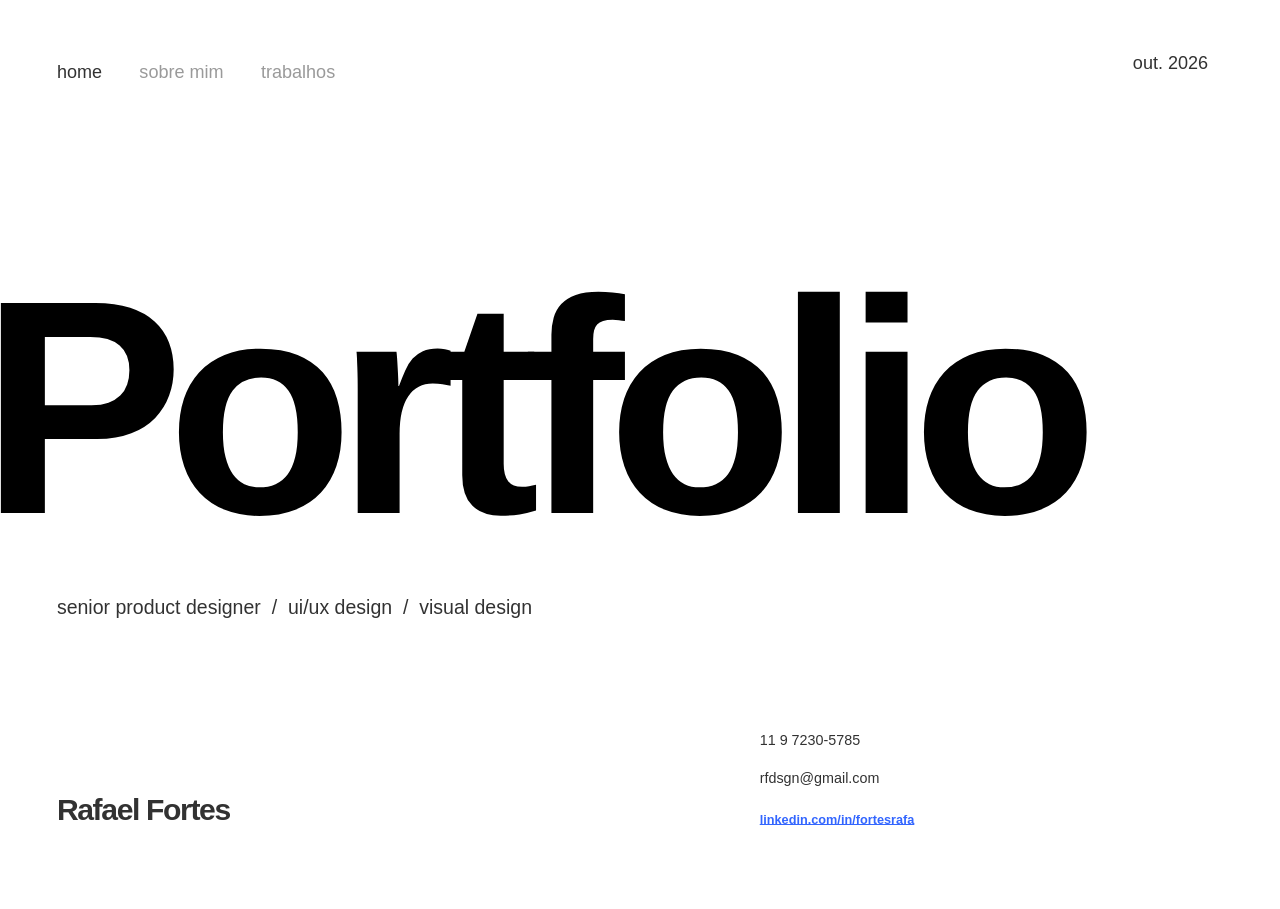
==== index.html @ 7eda4ae5 "Publicar páginas e navegação do portfólio" ====
<!doctype html>
<html lang="pt-BR">
  <head>
    <meta charset="utf-8">
    <meta name="viewport" content="width=device-width, initial-scale=1">
    <meta name="description" content="Portfolio de Rafael Fortes — senior product designer, UI/UX design e visual design.">
    <meta name="theme-color" content="#ffffff">
    <title>Rafael Fortes — Portfolio</title>
    <script>
      if (!matchMedia('(prefers-reduced-motion: reduce)').matches) {
        document.documentElement.classList.add('intro-pending');
        let firstHomeVisit = false;
        try {
          firstHomeVisit = sessionStorage.getItem('rf-menu-intro-seen') !== '1';
          sessionStorage.setItem('rf-menu-intro-seen', '1');
        } catch {
          firstHomeVisit = !document.referrer;
        }
        if (firstHomeVisit && !['#sobre-mim', '#trabalhos', '#trabalho-01'].includes(location.hash)) document.documentElement.classList.add('intro-menu-pending');
        setTimeout(() => document.documentElement.classList.remove('intro-pending', 'intro-menu-pending'), 2500);
      }
    </script>
    <link rel="preload" href="./assets/google-sans-flex-latin.woff2" as="font" type="font/woff2" crossorigin>
    <link rel="stylesheet" href="./styles.css">
    <link rel="stylesheet" href="./sobre-mim.css">
    <link rel="stylesheet" href="./trabalhos.css">
    <link rel="stylesheet" href="./trabalho-01.css">
    <script src="./intro.js" defer></script>
    <script src="./pages.js" defer></script>
    <script src="./case-gallery.js" defer></script>
    <script src="./case-reveal.js" defer></script>
    <script src="./navigation.js" defer></script>
  </head>
  <body>
    <div class="home" id="app" data-page="home" data-node-id="432:703">
      <header class="header">
        <nav class="navigation" aria-label="Navegação principal">
          <a class="navigation-item current" href="./index.html" aria-current="page" data-node-id="432:715">
            home
            <img class="active-underline" src="./assets/home-underline.svg" width="41" height="2" alt="" data-node-id="434:8">
          </a>
          <a class="navigation-item" href="./sobre-mim.html" data-node-id="432:731">sobre mim</a>
          <a class="navigation-item" href="./trabalhos.html" data-node-id="432:732">trabalhos</a>
        </nav>
        <time class="date" datetime="2026-10" data-node-id="432:730">out. 2026</time>
      </header>

      <main class="home-content" id="page-content">
      <div class="hero">
        <h1 data-node-id="432:759">Portfolio</h1>
      </div>

      <p class="expertise" data-node-id="432:719">senior product designer&nbsp; /&nbsp; ui/ux design&nbsp; /&nbsp; visual design</p>

      <footer class="footer">
        <p class="name" data-node-id="432:712">Rafael Fortes</p>
        <address class="contact" aria-label="Contato de Rafael Fortes">
          <a class="phone" href="tel:+5511972305785" data-node-id="432:710">11 9 7230-5785</a>
          <a class="email" href="mailto:rfdsgn@gmail.com" data-node-id="432:708">rfdsgn@gmail.com</a>
          <a class="linkedin" href="https://www.linkedin.com/in/fortesrafa" target="_blank" rel="noopener noreferrer" data-node-id="432:716">linkedin.com/in/fortesrafa</a>
        </address>
      </footer>
      </main>
    </div>
  </body>
</html>
---- styles.css ----
@font-face {
  font-family: "Google Sans Flex";
  src: url("./assets/google-sans-flex-latin.woff2") format("woff2");
  font-weight: 100 1000;
  font-style: normal;
  font-display: swap;
}

@font-face {
  font-family: "Montserrat";
  src: url("./assets/montserrat-semibold.ttf") format("truetype");
  font-weight: 600;
  font-style: normal;
  font-display: swap;
}

:root {
  color-scheme: light;
  --ink: #323232;
  --muted: #9a9a9a;
  --link: #3366ff;
  --gutter: 4.4444444444vw;
}

* { box-sizing: border-box; }

html { background: #fff; scrollbar-gutter: stable; }

body {
  margin: 0;
  color: var(--ink);
  font-family: "Google Sans Flex", sans-serif;
  font-weight: 500;
  font-optical-sizing: auto;
  font-variation-settings: "GRAD" 0, "ROND" 0, "wdth" 100;
  -webkit-font-smoothing: antialiased;
}

a { color: inherit; text-decoration: none; }
button { font: inherit; }
p, h1 { margin: 0; }

a:focus-visible {
  outline: 2px solid var(--link);
  outline-offset: 6px;
}

/* The original Figma frame is 1440 × 1024. Desktop proportions follow it. */
.home {
  display: grid;
  grid-template-rows: 21.0416666667vw 25.5555555556vw minmax(10.5555555556vw, 1fr) 7.4366666667vw;
  min-height: max(100svh, calc(71.1111111111vw - 1px));
  padding-bottom: calc(6.5216666667vw - 1px);
  overflow: hidden;
}

.home-content { display: contents; }

.header {
  display: flex;
  justify-content: space-between;
  align-items: flex-start;
  padding: 4.8611111111vw var(--gutter) 0;
  font-size: 1.411vw;
  line-height: normal;
}

.navigation {
  display: flex;
  gap: 2.9166666667vw;
  align-items: flex-start;
}

.navigation-item {
  position: relative;
  display: block;
  border: 0;
  padding: 0;
  background: none;
  color: var(--muted);
  white-space: nowrap;
  line-height: inherit;
  opacity: 1;
}

.navigation-item.current { color: var(--ink); }
.navigation-item:disabled { cursor: default; }

.navigation-item:not(.current) {
  transition: color 240ms ease;
}

.navigation-item:not(.current)::after {
  content: "";
  position: absolute;
  top: 2.5694444444vw;
  left: 0;
  width: 2.8472222222vw;
  height: 0.1388888889vw;
  background: currentColor;
  transform: scaleX(0);
  transform-origin: right center;
  transition: transform 420ms cubic-bezier(0.22, 1, 0.36, 1);
}

@media (hover: hover) {
  .navigation-item:not(.current):hover { color: var(--ink); }

  .navigation-item:not(.current):hover::after {
    transform: scaleX(1);
    transform-origin: left center;
  }
}

.active-underline {
  position: absolute;
  top: 2.5694444444vw;
  left: 0;
  display: block;
  width: 2.8472222222vw;
  height: 0.1388888889vw;
}

.date {
  margin-top: -0.6944444444vw;
  white-space: nowrap;
}

.hero { min-width: 0; overflow: hidden; }

.home h1 {
  position: relative;
  font-optical-sizing: none;
  font-variation-settings: "opsz" 72, "GRAD" 0, "ROND" 0, "wdth" 100;
  margin-left: -1.5277777778vw;
  color: #000;
  font-size: 23.8551388889vw;
  font-weight: 600;
  line-height: 0.9075830975;
  letter-spacing: -1.3376319444vw;
  white-space: nowrap;
}

.intro-pending [data-intro-reveal],
.intro-pending h1,
.intro-menu-pending .navigation,
.intro-menu-pending .date,
.intro-pending .expertise,
.intro-pending .name,
.intro-pending .contact a {
  visibility: hidden;
}

.intro-letter {
  position: absolute;
  top: 0;
  display: block;
  color: #000;
  transform-origin: 50% 100%;
  will-change: transform;
}

.intro-line-mask {
  position: absolute;
  left: 0;
  width: 100%;
  overflow: hidden;
  color: #161616;
  pointer-events: none;
}

.intro-line {
  display: block;
  white-space: pre;
  transform-origin: 50% 100%;
  will-change: transform;
}

@media (prefers-reduced-motion: reduce) {
  .navigation-item:not(.current),
  .navigation-item:not(.current)::after {
    transition: none;
  }

  .intro-pending [data-intro-reveal],
  .intro-pending h1,
  .intro-menu-pending .navigation,
  .intro-menu-pending .date,
  .intro-pending .expertise,
  .intro-pending .name,
  .intro-pending .contact a {
    visibility: visible;
  }
}

.expertise {
  margin-left: var(--gutter);
  font-size: 1.5253472222vw;
  line-height: normal;
}

.footer {
  display: grid;
  grid-template-columns: 61.0518292683% 1fr;
  align-items: end;
  margin-inline: var(--gutter);
}

.name {
  font-size: 2.3526388889vw;
  font-weight: 600;
  line-height: normal;
  letter-spacing: -0.1071736111vw;
}

.contact {
  display: flex;
  flex-direction: column;
  align-items: flex-start;
  align-self: start;
  font-size: 1.1205555556vw;
  font-style: normal;
  line-height: 1.2394645513;
}

.email { margin-top: 1.6022406684vw; }

.linkedin {
  margin-top: 1.8760681152vw;
  color: var(--link);
  font-family: "Montserrat", sans-serif;
  font-size: 0.9930555556vw;
  font-weight: 600;
  line-height: 1.1888111888;
  text-decoration: underline;
  text-underline-position: from-font;
  text-decoration-skip-ink: none;
}

/* Compact screens keep the same composition with readable navigation/contact. */
@media (max-width: 767px) {
  :root { --gutter: 24px; }

  .home {
    min-height: 100svh;
    grid-template-rows: minmax(150px, 25svh) auto minmax(130px, 1fr) auto;
    padding-bottom: 40px;
  }

  .header { padding-top: 32px; font-size: 14px; }
  .navigation { gap: 20px; }
  .active-underline { top: 27px; width: 29px; height: 2px; }
  .navigation-item:not(.current)::after { top: 27px; width: 29px; height: 2px; }
  .date { margin-top: 0; font-size: 12px; }
  .home h1 { margin-left: -1.5277777778vw; }

  .expertise {
    max-width: 330px;
    margin: 36px var(--gutter) 0;
    font-size: 16px;
    line-height: 1.6;
  }

  .footer { grid-template-columns: 1fr; gap: 32px; }
  .name { font-size: 28px; letter-spacing: -1.2755px; }
  .contact { font-size: 15px; line-height: 20px; }
  .email { margin-top: 16px; }
  .linkedin { margin-top: 20px; font-size: 13px; line-height: 17px; }
}

@media (max-width: 359px) {
  :root { --gutter: 18px; }
  .navigation { gap: 14px; }
  .header { font-size: 13px; }
  .date { font-size: 11px; }
}
---- sobre-mim.css ----
/* Desktop values follow the original 1440 × 1024 Figma frame. */
.about-page {
  min-height: max(100svh, calc(71.1111111111vw - 1px));
  padding-bottom: calc(8.75vw - 1px);
}

.about-page .header { min-height: 7.5vw; }
.about-page .navigation-item { color: var(--ink); }
.about-page .active-underline { width: 4.7222222222vw; }

.about-content {
  display: grid;
  grid-template-columns: 48.6111111111vw 28.2638888889vw;
  column-gap: 14.2361111111vw;
  margin: 10.1388888889vw 3.75vw 0 var(--gutter);
}

.profile {
  display: grid;
  grid-template-rows: 26.8055555556vw auto;
  align-content: start;
  min-width: 0;
}

.about-statement {
  position: relative;
  align-self: start;
  width: 40.9027777778vw;
  color: #161616;
  font-size: 2.4875vw;
  font-weight: 700;
  line-height: 3.0208333333vw;
}

.profile-details {
  display: grid;
  grid-template-columns: 14.5270138889vw 29.5833333333vw;
  column-gap: 4.5007638889vw;
  align-items: start;
}

.portrait {
  position: relative;
  width: 14.5270138889vw;
  height: 17.9166666667vw;
  overflow: hidden;
  border-radius: 1.2105555556vw;
}

.portrait img {
  position: absolute;
  top: -7.43%;
  left: -53.33%;
  width: 153.36%;
  height: 107.27%;
  max-width: none;
}

.section-label {
  margin: 0;
  color: #a8a8a8;
  font-size: 0.6671527778vw;
  font-weight: 700;
  line-height: 0.8333333333vw;
  letter-spacing: 0.0833888889vw;
  text-transform: uppercase;
}

.latest-experience .section-label { margin-left: 0.0694444444vw; }

.latest-experience h2 {
  width: 23.359375vw;
  margin: 1.5534722222vw 0 0;
  color: #000;
  font-size: 1.5348611111vw;
  font-weight: 600;
  line-height: 1.9184027778vw;
}

.experience-period {
  color: #7e7e7e;
  font-size: 0.6671527778vw;
  font-style: italic;
  font-weight: 200;
  line-height: 0.8895138889vw;
  white-space: nowrap;
}

.latest-period {
  margin-top: 1.5840277778vw;
  line-height: 0.8485416667vw;
}

.latest-description {
  margin-top: 3.7736111111vw;
  color: #000;
  font-size: 1.0159027778vw;
  line-height: 1.3707638889vw;
  letter-spacing: 0.0248333333vw;
}

.career-history { padding-top: 1.4583333333vw; }
.career-history > .section-label { margin-left: 8.4722222222vw; }

.career-list {
  margin: 1.3902777778vw 0 0;
  padding: 0;
  list-style: none;
}

.career-item {
  display: grid;
  grid-template-columns: 8.4722222222vw 19.7916666667vw;
  align-items: start;
  min-height: 11.11875vw;
}

.career-item:nth-child(2) { min-height: 12.5645833333vw; }
.career-item:nth-child(3) { min-height: 11.4527777778vw; }
.career-item:last-child { min-height: 0; }
.career-item > .experience-period { padding-top: 0.484375vw; }

.career-details h3 {
  display: flex;
  align-items: center;
  min-height: 1.7790277778vw;
  margin: 0;
  color: #000;
  font-size: 0.9117361111vw;
  font-weight: 600;
  line-height: normal;
}

.career-details > p {
  margin-top: 0.4445138889vw;
  color: #7e7e7e;
  font-size: 10px;
  line-height: 1.2230555556vw;
  letter-spacing: 0.0203819444vw;
}

.career-details strong { color: #000; font-weight: 600; }
.career-item:last-child .career-details > p { max-width: 18.235vw; }

@media (max-width: 1050px) {
  .about-page { padding-bottom: 64px; }
  .about-content {
    grid-template-columns: 1fr;
    gap: 80px;
    margin: 100px var(--gutter) 0;
  }
  .profile { grid-template-rows: auto auto; row-gap: 80px; }
  .about-statement { width: min(100%, 620px); font-size: 36px; line-height: 1.22; }
  .profile-details { grid-template-columns: 209px minmax(0, 426px); gap: 48px; }
  .portrait { width: 209px; height: 258px; border-radius: 17.432px; }
  .section-label { font-size: 10px; line-height: 14px; letter-spacing: 1.2px; }
  .latest-experience .section-label { margin-left: 0; }
  .latest-experience h2 { width: min(100%, 336px); margin-top: 20px; font-size: 22px; line-height: 1.25; }
  .experience-period { font-size: 12px; line-height: 18px; }
  .latest-period { margin-top: 20px; line-height: 18px; }
  .latest-description { margin-top: 40px; font-size: 15px; line-height: 1.5; letter-spacing: 0.25px; }
  .career-history { padding-top: 0; }
  .career-history > .section-label { margin-left: 0; }
  .career-list { display: grid; gap: 36px; margin-top: 28px; }
  .career-item { grid-template-columns: 150px minmax(0, 480px); gap: 24px; }
  .career-item, .career-item:nth-child(2), .career-item:nth-child(3) { min-height: 0; }
  .career-item > .experience-period { padding-top: 2px; }
  .career-details h3 { min-height: 0; font-size: 18px; line-height: 1.35; }
  .career-details > p { margin-top: 12px; font-size: 14px; line-height: 1.6; letter-spacing: 0.2px; }
  .career-item:last-child .career-details > p { max-width: none; }
}

@media (max-width: 600px) {
  .about-page .header { min-height: 72px; }
  .about-page .active-underline { width: 48px; }
  .about-content { margin-top: 64px; gap: 64px; }
  .about-statement { font-size: 30px; line-height: 1.22; }
  .profile { row-gap: 56px; }
  .profile-details { grid-template-columns: 1fr; gap: 32px; }
  .latest-description { margin-top: 28px; }
  .career-item { grid-template-columns: 1fr; gap: 8px; }
  .career-item > .experience-period { padding-top: 0; }
}
---- trabalhos.css ----
.work-page {
  min-height: max(100svh, calc(71.1111111111vw - 1px));
  padding-bottom: 15.6944444444vw;
}

.work-page .header { min-height: 7.5vw; }
.work-page .navigation-item { color: var(--ink); }
.work-page .active-underline { width: 4.7222222222vw; }

.visually-hidden {
  position: absolute;
  width: 1px;
  height: 1px;
  padding: 0;
  margin: -1px;
  overflow: hidden;
  clip-path: inset(50%);
  white-space: nowrap;
  border: 0;
}

.works-grid {
  display: grid;
  grid-template-columns: repeat(3, 19.9305555556vw);
  column-gap: 2.7777777778vw;
  margin: 6.4583333333vw var(--gutter) 0 4.1666666667vw;
}

.work-card { min-width: 0; }

.work-cover {
  display: block;
  position: relative;
  width: 19.9305555556vw;
  height: 26.5277777778vw;
  overflow: hidden;
  border-radius: 1.1111111111vw;
}

.work-cover > img { position: absolute; max-width: none; }
.cover-gamification > img { top: 0; left: -67.96%; width: 236.62%; height: 100%; }
.cover-limites > img { top: 0; left: -93.67%; width: 221.14%; height: 124.61%; }
.cover-chechenia > img { top: -3.14%; left: -22.36%; width: 183.04%; height: 103.14%; }

@media (hover: hover) and (pointer: fine) and (prefers-reduced-motion: no-preference) {
  .work-cover > img {
    transition: transform 800ms cubic-bezier(0.22, 1, 0.36, 1);
  }

  .work-cover:hover > img { transform: scale(1.045); }
}

.work-soon {
  position: absolute;
  right: 1.4583333333vw;
  bottom: 0.9027777778vw;
  color: #fff;
  font-size: 1.2569444444vw;
  font-weight: 600;
  line-height: 1.5972222222vw;
}

.work-copy {
  display: flow-root;
  margin-top: 2.2222222222vw;
  color: #000;
}

.work-card:first-child .work-copy { padding-left: 0.2777777778vw; }
.work-card.is-soon .work-copy { opacity: 0.4; }

.work-number,
.work-title {
  margin: 0;
  font-size: 1.5348611111vw;
  font-weight: 600;
  line-height: 1.9444444444vw;
}

.work-title {
  width: 19.6527777778vw;
  min-height: 3.8888888889vw;
  margin-top: 1.6666666667vw;
}

.work-card:last-child .work-title { width: 17.7083333333vw; }

.work-meta {
  margin-top: 1.25vw;
  font-size: 0.9117361111vw;
  line-height: 1.1111111111vw;
  white-space: pre;
}

.work-divider {
  display: block;
  width: 19.5138888889vw;
  height: 0.0694444444vw;
  margin-top: 2.7430555556vw;
}

.work-card:first-child .work-divider { margin-left: 0.2083333333vw; }

@media (max-width: 1050px) {
  .work-page { padding-bottom: 64px; }
  .works-grid { grid-template-columns: repeat(2, minmax(0, 1fr)); gap: 56px 32px; margin: 72px var(--gutter) 0; }
  .work-cover { width: 100%; height: auto; aspect-ratio: 287 / 382; border-radius: 16px; }
  .work-soon { right: 21px; bottom: 13px; font-size: 18px; line-height: 23px; }
  .work-copy { margin-top: 28px; }
  .work-card:first-child .work-copy { padding-left: 0; }
  .work-number, .work-title { font-size: 22px; line-height: 28px; }
  .work-title, .work-card:last-child .work-title { width: 100%; min-height: 56px; margin-top: 20px; }
  .work-meta { margin-top: 16px; font-size: 13px; line-height: 18px; }
  .work-divider { width: calc(100% - 6px); height: 1px; margin-top: 32px; }
  .work-card:first-child .work-divider { margin-left: 0; }
}

@media (max-width: 700px) {
  .work-page .header { min-height: 72px; }
  .work-page .active-underline { width: 48px; }
  .works-grid { grid-template-columns: minmax(0, 360px); row-gap: 48px; margin-top: 64px; }
  .work-meta { font-size: 12px; white-space: normal; }
}
---- trabalho-01.css ----
/* Case 01: proportions from the 1440 × 5414 Figma frame. */
.case-page { position: relative; overflow: clip; color: #161616; }
.case-page .header { position: absolute; inset: 0 0 auto; z-index: 2; color: #fff; }
.case-page .navigation-item,
.case-page .navigation-item.current,
.case-page .navigation-item:not(.current):hover { color: #fff; }
.case-page .active-underline { width: 4.7222222222vw; filter: brightness(0) invert(1); }
.case-content:focus { outline: none; }
.case-reveal-pending { opacity: 0; transform: translate3d(0, 24px, 0); }
.case-hero { position: relative; height: 61.6666666667vw; overflow: hidden; background: #0b182b; color: #fff; }
.case-hero-image { position: absolute; inset: 0; width: 100%; height: 100%; object-fit: cover; opacity: .23; filter: blur(12px); }
.case-hero-copy { position: relative; padding: 14.7916666667vw 4.8611111111vw 0; }
.case-number { font-size: 4.1666666667vw; font-weight: 700; line-height: 5.1015472412vw; }
.case-hero h1 { max-width: 64.8611111111vw; margin-top: 5.870675vw; color: #fff; font-size: 3.7457638889vw; font-weight: 600; line-height: 4.5488888889vw; }
.case-meta { margin-top: 5.8998277vw; font-size: 1.2152777778vw; line-height: 1.5277777778vw; }
.case-aside h2 { margin: 0; font-size: 1.3888888889vw; font-weight: 600; line-height: 1.7361111111vw; }
.case-aside > p { margin-top: 1.6666666667vw; color: #979797; font-size: 1.3888888889vw; font-weight: 600; line-height: 1.7361111111vw; }
.case-large-copy { color: #161616; font-size: 2.4875vw; font-weight: 500; line-height: 3.0208333333vw; }
.case-challenge { display: grid; grid-template-columns: 17.3940849304vw 1fr; gap: 9.8281372918vw; margin-inline: 11.25vw 7.5694444444vw; padding-block: 18.3333333333vw 16.6666666667vw; }
.case-experience { display: grid; grid-template-columns: 54.7222222222vw 1fr; border-top: 1px solid #f5f5f5; }
.case-experience-image { display: block; width: 100%; height: auto; }
.case-experience-copy { display: flex; flex-direction: column; justify-content: space-between; padding: 6.0416666667vw 6.3194444444vw 0 4.5138888889vw; }
.case-experience-description { margin-bottom: -.3472222222vw; font-size: 1.9097222222vw; font-weight: 500; line-height: 2.3333333333vw; }
.case-mechanics { display: grid; grid-template-columns: 18.8888888889vw minmax(0, 1fr); gap: 5.4166666667vw; margin: 17.0138888889vw 5.625vw 0 12.7083333333vw; }
.case-mechanics .case-aside { padding-top: .1388888889vw; }
.case-large-copy > p + p { margin-top: 3.0208333333vw; }
.case-stats { display: grid; grid-template-columns: repeat(3, 14.5486111111vw); margin: 8.3333333333vw 0 0 .8333333333vw; }
.case-stats > div { display: flex; flex-direction: column-reverse; justify-content: flex-end; }
.case-stats dd { margin: 0; color: #000; font-size: 5.5555555556vw; font-weight: 600; line-height: 6.875vw; }
.case-stats dt { margin-top: .8333333333vw; color: #979797; font-size: 1.8055555556vw; line-height: 2.2222222222vw; }
.case-badges { display: flex; align-items: center; justify-content: space-between; width: 49.7222222222vw; height: 12.026648vw; margin-top: 8.3414713542vw; margin-left: .2083333333vw; }
.case-badges img { display: block; height: auto; }
.badge-paper { width: 9.0070833333vw; }
.badge-balloon { width: 7.3811611111vw; }
.badge-plane { width: 10.6330027778vw; }
.badge-rocket { width: 10.2716869444vw; }
.case-gallery { display: grid; grid-template-columns: 28.8194444444vw minmax(0, 1fr); height: 83.3333333333vw; margin: 16.298529vw 0 0 3.1944444444vw; padding: 11.0416666667vw 0 0 10.2083333333vw; overflow: hidden; border-radius: 4.8611111111vw; background: #f7f7f7; }
.case-gallery-controls h2 { margin: 0; color: #000; font-size: 3.7457638889vw; font-weight: 600; line-height: 4.8611111111vw; }
.case-gallery-count { margin-top: .8333333333vw; color: #000; font-size: 1.5348611111vw; font-weight: 600; line-height: 1.9444444444vw; }
.case-gallery-arrows { display: flex; gap: .9722222222vw; margin: 2.2222222222vw 0 0 .3472222222vw; }
.case-gallery-arrows button { display: grid; place-items: center; width: 38px; height: 38px; padding: 0; border: 0; border-radius: 7px; background: transparent; cursor: pointer; }
.case-gallery-arrows button:disabled { cursor: default; }
.case-gallery-arrows img { display: block; }
.case-gallery-arrows .gallery-arrow-disabled,
.case-gallery-arrows button:disabled .gallery-arrow-enabled { display: none; }
.case-gallery-arrows button:disabled .gallery-arrow-disabled { display: block; }
.case-gallery-arrows button:focus-visible,
.case-screen-viewport:focus-visible { outline: 2px solid var(--link); outline-offset: 5px; }
.case-screen-viewport { min-width: 0; align-self: start; margin-top: 1.6666666667vw; overflow-x: auto; overscroll-behavior-x: contain; scrollbar-width: none; scroll-snap-type: x mandatory; cursor: grab; }
.case-screen-viewport::-webkit-scrollbar { display: none; }
.case-screen-viewport.is-dragging { cursor: grabbing; scroll-snap-type: none; user-select: none; }
.case-screen-track { display: flex; gap: 8.3333333333vw; }
.case-screen-track::after { content: ""; flex: 0 0 max(0px, calc(100% - 33.3333333333vw)); }
.case-screen { flex: 0 0 25vw; min-width: 0; margin: 0; scroll-snap-align: start; opacity: .2; transition: opacity 420ms ease; }
.case-screen.is-active { opacity: 1; }
.case-screen figcaption { margin-bottom: 2.2222222222vw; font-size: 1.3888888889vw; font-weight: 500; line-height: 1.7361111111vw; }
.case-screen img { display: block; width: 100%; height: auto; border-radius: 1.3888888889vw; }
.case-footer { min-height: 43.1944444444vw; margin-inline: 3.1944444444vw; padding-block: 7.7777777778vw 7.6388888889vw; }
.case-footer-edition { font-size: 1.1111111111vw; line-height: 1.3888888889vw; }
.case-footer h2 { margin: 1.6666666667vw 0 0; color: #000; font-size: 3.7457638889vw; font-weight: 600; line-height: 4.0277777778vw; }
.case-footer-bottom { display: flex; align-items: flex-end; justify-content: space-between; gap: 3.8888888889vw; margin-top: 11.1111111111vw; }
.case-footer-signature { font-size: 2.2222222222vw; line-height: 2.7777777778vw; letter-spacing: -.0694444444vw; }
.case-footer-signature > p + p { color: #979797; }
.case-footer-contact { display: flex; align-items: baseline; gap: 3.8888888889vw; padding-bottom: .2083333333vw; font-size: 1.1111111111vw; line-height: 1.3888888889vw; font-style: normal; white-space: nowrap; }
.case-footer-contact a:last-child { color: #3366ff; text-decoration: underline; text-underline-position: from-font; }
@media (max-width: 1050px) {
  .case-footer { min-height: 0; padding-block: 80px; }
  .case-footer-bottom { flex-wrap: wrap; gap: 40px; margin-top: 80px; }
  .case-footer-edition, .case-footer-contact { font-size: 14px; line-height: 20px; }
  .case-footer-signature { font-size: 28px; line-height: 36px; }
  .case-aside h2, .case-aside > p { font-size: 16px; line-height: 21px; }
  .case-aside > p { margin-top: 18px; }
  .case-large-copy { font-size: 27px; line-height: 34px; }
  .case-challenge { grid-template-columns: 28% 1fr; gap: 7%; margin-inline: var(--gutter); padding-block: 120px; }
  .case-experience { grid-template-columns: 52% 1fr; }
  .case-experience-copy { padding: 32px 24px 0; gap: 56px; }
  .case-experience-description { font-size: 19px; line-height: 25px; }
  .case-mechanics { grid-template-columns: 28% minmax(0, 1fr); gap: 7%; margin: 120px var(--gutter) 0; }
  .case-stats { grid-template-columns: repeat(3, 1fr); margin: 64px 0 0; }
  .case-stats dd { font-size: 56px; line-height: 68px; }
  .case-stats dt { margin-top: 8px; font-size: 18px; line-height: 24px; }
  .case-badges { width: 100%; height: 120px; margin: 64px 0 0; }
  .case-badges img { max-width: 22%; }
  .badge-paper { width: 90px; } .badge-balloon { width: 74px; } .badge-plane { width: 106px; } .badge-rocket { width: 103px; }
  .case-gallery { margin-top: 120px; }
}
@media (max-width: 700px) {
  .case-page .active-underline { width: 48px; }
  .case-hero { height: auto; min-height: 680px; }
  .case-hero-image { object-position: 55% center; }
  .case-hero-copy { padding: 150px var(--gutter) 72px; }
  .case-number { font-size: 48px; line-height: 58px; }
  .case-hero h1 { max-width: 560px; margin-top: 56px; font-size: clamp(31px, 6.8vw, 45px); line-height: 1.2; }
  .case-meta { margin-top: 48px; font-size: 12px; line-height: 18px; }
  .case-challenge { display: block; padding-block: 80px; }
  .case-challenge .case-aside { max-width: 280px; margin-bottom: 36px; }
  .case-large-copy { font-size: 26px; line-height: 33px; }
  .case-experience { display: block; }
  .case-experience-copy { padding: 40px var(--gutter) 0; gap: 48px; }
  .case-experience-copy .case-aside { max-width: 330px; }
  .case-experience-description { max-width: 500px; margin: 0; font-size: 23px; line-height: 30px; }
  .case-mechanics { display: block; margin-top: 88px; }
  .case-mechanics .case-aside { max-width: 280px; margin-bottom: 36px; }
  .case-large-copy > p + p { margin-top: 33px; }
  .case-stats { margin-top: 48px; }
  .case-stats dd { font-size: 48px; line-height: 60px; }
  .case-stats dt { font-size: 16px; line-height: 22px; }
  .case-badges { margin-top: 48px; }
  .case-gallery { display: block; height: auto; min-height: 0; margin: 80px 0 0 12px; padding: 36px 0 40px; border-radius: 32px 0 0 32px; }
  .case-gallery-controls { position: relative; margin-inline: 24px; }
  .case-gallery-controls h2 { font-size: 40px; line-height: 50px; }
  .case-gallery-count { margin-top: 8px; font-size: 16px; line-height: 22px; }
  .case-gallery-arrows { position: absolute; right: 0; bottom: 0; gap: 12px; margin: 0; }
  .case-screen-viewport { margin: 36px 0 0 24px; }
  .case-screen-track { gap: 24px; }
  .case-screen-track::after { flex-basis: max(0px, calc(100% - min(76vw, 360px) - 24px)); }
  .case-screen { flex-basis: min(76vw, 360px); }
  .case-screen figcaption { margin-bottom: 20px; font-size: 16px; line-height: 22px; }
  .case-screen img { border-radius: 20px; }
  .case-footer { margin-inline: var(--gutter); padding-block: 64px 48px; }
  .case-footer h2 { margin-top: 20px; font-size: 40px; line-height: 44px; }
  .case-footer-bottom { display: block; margin-top: 72px; }
  .case-footer-signature { font-size: 26px; line-height: 34px; }
  .case-footer-contact { flex-direction: column; align-items: flex-start; gap: 20px; margin-top: 40px; padding: 0; }
}
@media (prefers-reduced-motion: reduce) {
  .case-screen, .case-gallery-arrows button { transition: none; }
  .case-reveal-pending { opacity: 1; transform: none; }
}
@media print { .case-reveal-pending { opacity: 1; transform: none; } }
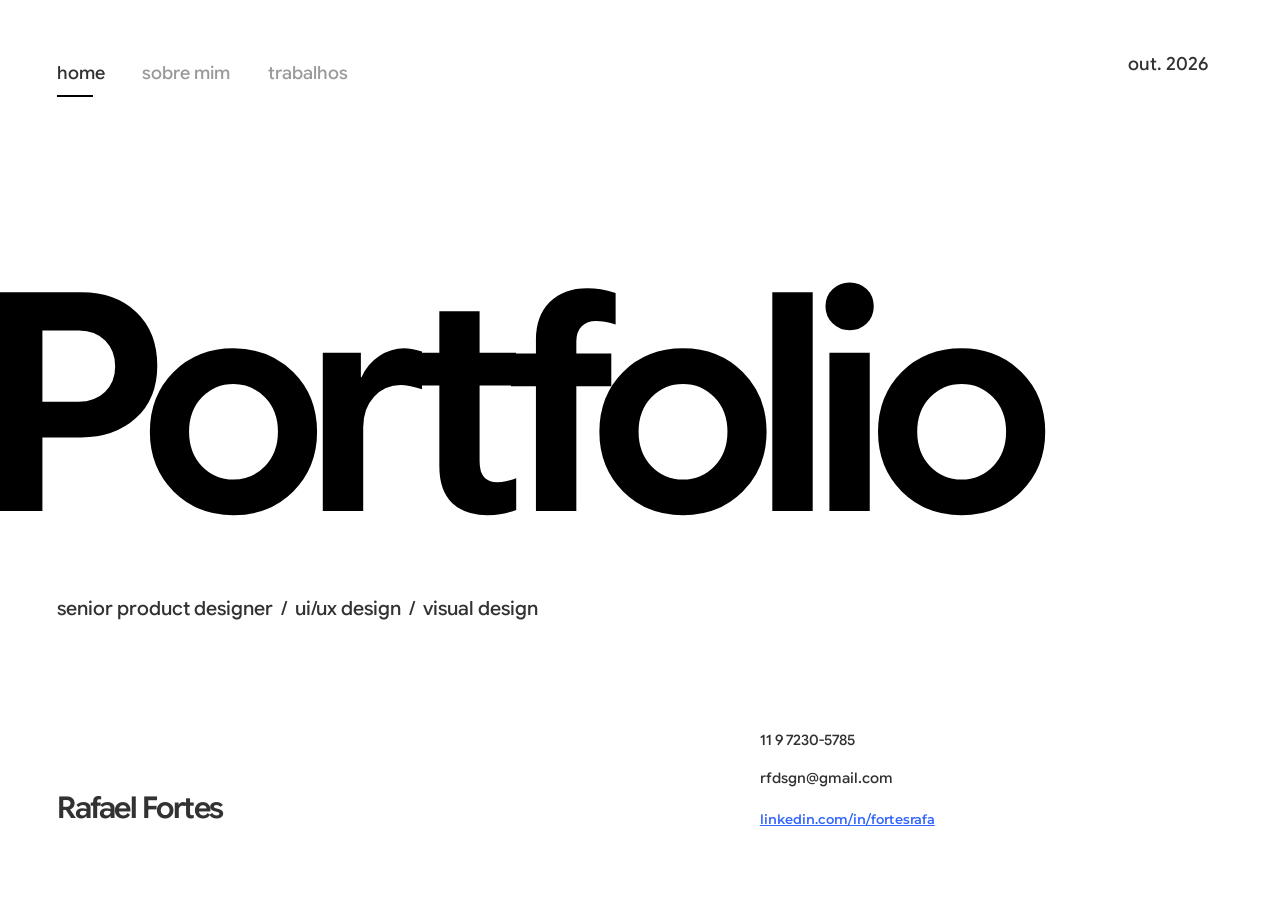
==== commit aad0b7e7: "Publicar case 02 e atualizar página de Trabalhos" ====
--- a/index.html
+++ b/index.html
@@ -16,7 +16,7 @@
         } catch {
           firstHomeVisit = !document.referrer;
         }
-        if (firstHomeVisit && !['#sobre-mim', '#trabalhos', '#trabalho-01'].includes(location.hash)) document.documentElement.classList.add('intro-menu-pending');
+        if (firstHomeVisit && !['#sobre-mim', '#trabalhos', '#trabalho-01', '#trabalho-02'].includes(location.hash)) document.documentElement.classList.add('intro-menu-pending');
         setTimeout(() => document.documentElement.classList.remove('intro-pending', 'intro-menu-pending'), 2500);
       }
     </script>
@@ -25,6 +25,7 @@
     <link rel="stylesheet" href="./sobre-mim.css">
     <link rel="stylesheet" href="./trabalhos.css">
     <link rel="stylesheet" href="./trabalho-01.css">
+    <link rel="stylesheet" href="./trabalho-02.css">
     <script src="./intro.js" defer></script>
     <script src="./pages.js" defer></script>
     <script src="./case-gallery.js" defer></script>
--- a/trabalhos.css
+++ b/trabalhos.css
@@ -40,7 +40,7 @@
 .work-cover > img { position: absolute; max-width: none; }
 .cover-gamification > img { top: 0; left: -67.96%; width: 236.62%; height: 100%; }
 .cover-limites > img { top: 0; left: -93.67%; width: 221.14%; height: 124.61%; }
-.cover-chechenia > img { top: -3.14%; left: -22.36%; width: 183.04%; height: 103.14%; }
+.cover-chechenia > img { inset: 0; width: 100%; height: 100%; object-position: bottom; opacity: .2; }
 
 @media (hover: hover) and (pointer: fine) and (prefers-reduced-motion: no-preference) {
   .work-cover > img {
--- a/trabalho-02.css
+++ b/trabalho-02.css
@@ -0,0 +1,125 @@
+/* Case 02: original Figma frame, 1440 × 7243. */
+.case-02 { color: #000; }
+.case-02 .case-hero { background: #0d0d0d; }
+.case-02 .case-hero-image { opacity: .2; filter: none; border-radius: 1.1111111111vw; }
+.case-02 .case-number { font-size: 4.2497222222vw; line-height: 5.1608333333vw; }
+.case-02 .case-hero h1 { max-width: 82.3611111111vw; margin-top: 5.8113888889vw; }
+.case-02 .case-meta { margin-top: 5.9027777778vw; font-size: 1.2450694444vw; font-weight: 500; line-height: 1.5277777778vw; white-space: pre-wrap; }
+.case-02 .case-large-copy { color: #000; }
+.case-02 .case-challenge { grid-template-columns: 17.3940849304vw minmax(0, 1fr); gap: 9.8281372918vw; margin-inline: 11.25vw 12.7777777778vw; padding-block: 18.0555555556vw 18.0555555556vw; }
+.case-02 .case-challenge .case-aside > p { margin-top: 1.7810416667vw; }
+.case-02 .case-challenge .case-large-copy { line-height: 3.2291666667vw; }
+.case-02 .case-challenge .case-large-copy > p + p { margin-top: 3.2291666667vw; }
+.case02-rule { position: relative; height: 0; margin-inline: .1388888889vw; }
+.case02-rule::after { position: absolute; inset: 0 0 auto; height: 1px; background: url("./assets/trabalho-02/section-divider.svg") center / 100% 1px no-repeat; content: ""; }
+.case02-opportunity { display: grid; grid-template-columns: 54.7222222222vw minmax(0, 1fr); padding-bottom: 5.9722222222vw; }
+.case02-opportunity-image { display: block; width: 100%; height: 45.4166666667vw; object-fit: cover; border-radius: 1.1111111111vw; }
+.case02-opportunity-copy { display: flex; flex-direction: column; justify-content: space-between; min-width: 0; padding: 6.1111111111vw 6.3194444444vw 0 4.5138888889vw; }
+.case02-opportunity .case-aside { max-width: 20.2777777778vw; }
+.case-02 .case02-opportunity .case-aside > p,
+.case02-experience .case-aside > p,
+.case02-principles .case-aside > p { font-weight: 500; }
+.case02-opportunity-description { font-size: 1.8377083333vw; font-weight: 500; line-height: 2.36vw; }
+.case02-experience { display: grid; grid-template-columns: 18.8888888889vw minmax(0, 1fr); gap: 5.4166666667vw; margin-inline: 12.7083333333vw 7.3611111111vw; padding-block: 18.0555555556vw; }
+.case02-experience .case-aside { padding-top: .1388888889vw; }
+.case02-opportunity-reverse { grid-template-columns: minmax(0, 1fr) 54.7222222222vw; }
+.case02-opportunity-reverse .case02-opportunity-copy { padding-inline: 6.3194444444vw 4.5138888889vw; }
+.case02-principles { padding: 8.3333333333vw 0 12.5vw; margin-inline: 6.3194444444vw 13.8888888889vw; }
+.case02-principles-title,
+.case02-comparison-title { margin: 0; font-size: 3.7660416667vw; font-weight: 600; line-height: 4.4791666667vw; }
+.case02-principles-grid { display: grid; grid-template-columns: 17.5vw minmax(0, 1fr); gap: 5.5555555556vw; margin-top: 7.7083333333vw; }
+.case02-principles .case-aside h3 { margin: 0; font-size: 1.3888888889vw; font-weight: 600; line-height: 1.7361111111vw; }
+.case02-principles-lead { max-width: 55.625vw; }
+.case02-principles-detail { margin-top: 5.7986111111vw; font-size: 1.8377083333vw; font-weight: 400; line-height: 2.36vw; }
+.case02-principles-detail p + p { margin-top: 2.36vw; }
+.case02-ai-card { display: flex; align-items: center; gap: 1.7361111111vw; width: 46.8055555556vw; min-height: 16.25vw; margin-top: 5.9027777778vw; padding: 1.5277777778vw 2.9861111111vw; border: 1px solid #e4e4e4; border-radius: 0 3.75vw 3.75vw; }
+.case02-ai-card > img { flex: 0 0 13.1944444444vw; width: 13.1944444444vw; height: 13.1944444444vw; object-fit: contain; }
+.case02-ai-card > div { width: 24.4444444444vw; min-width: 0; }
+.case02-ai-card h3 { max-width: 11.5277777778vw; margin: 0; font-size: 1.3888888889vw; font-weight: 600; line-height: 1.7361111111vw; }
+.case02-ai-card p { margin-top: 1.4583333333vw; color: #686868; font-size: 1.1111111111vw; font-weight: 500; line-height: 1.3888888889vw; }
+.case02-comparison { display: grid; grid-template-columns: 20.2777777778vw minmax(0, 1fr); height: 83.3333333333vw; margin-left: 3.1944444444vw; padding: 6.5972222222vw 0 0 6.25vw; border-radius: 5vw; background: #f7f7f7; }
+.case02-comparison-title { margin-top: 2.9166666667vw; }
+.case02-comparison-screens { display: flex; align-items: flex-start; gap: 5.9027777778vw; min-width: 0; overflow-x: auto; overflow-y: hidden; overscroll-behavior-x: contain; scrollbar-width: thin; scrollbar-color: #d3d3d3 transparent; }
+.case02-comparison-screens:focus-visible { outline: 2px solid var(--link); outline-offset: 5px; }
+.case02-comparison-screens figure { flex: 0 0 25vw; min-width: 0; margin: 0; }
+.case02-comparison-screens figcaption { margin-bottom: 2.2222222222vw; font-size: 1.3888888889vw; font-weight: 400; line-height: 1.7361111111vw; }
+.case02-comparison-screens img { display: block; width: 100%; height: auto; }
+.case-02 .case-footer { min-height: 44.5138888889vw; margin-inline: 2.8472222222vw 3.1944444444vw; padding-block: 8.3333333333vw; }
+.case-02 .case-footer-edition { font-size: 1.1205555556vw; line-height: 1.3888888889vw; }
+.case-02 .case-footer h2 { font-size: 3.7660416667vw; line-height: 3.9444444444vw; }
+.case-02 .case-footer-bottom { margin-top: 11.0416666667vw; }
+.case-02 .case-footer-signature { font-size: 2.3526388889vw; line-height: 2.9166666667vw; letter-spacing: -.1071736111vw; }
+.case-02 .case-footer-signature > p + p { color: #b4a8a8; }
+.case-02 .case-footer-contact { gap: 3.75vw; padding: 0; font-size: 1.1205555556vw; line-height: 1.3888888889vw; }
+.case-02 .case-footer-contact a:last-child { font-family: "Montserrat", sans-serif; font-size: .9930555556vw; font-weight: 600; }
+
+@media (max-width: 1050px) {
+  .case-02 .case-challenge { grid-template-columns: 28% minmax(0, 1fr); gap: 7%; margin-inline: var(--gutter); padding-block: 120px; }
+  .case-02 .case-challenge .case-large-copy { line-height: 34px; }
+  .case-02 .case-challenge .case-large-copy > p + p { margin-top: 34px; }
+  .case-02 .case-challenge .case-aside > p { margin-top: 18px; }
+  .case02-opportunity-copy { padding: 32px 24px 0; gap: 48px; }
+  .case02-opportunity .case-aside { max-width: none; }
+  .case02-opportunity-description { font-size: 19px; line-height: 25px; }
+  .case02-opportunity-image { height: auto; align-self: stretch; min-height: 410px; }
+  .case02-opportunity-reverse .case02-opportunity-copy { padding-inline: 24px; }
+  .case02-experience { grid-template-columns: 28% minmax(0, 1fr); gap: 7%; margin-inline: var(--gutter); padding-block: 120px; }
+  .case02-principles { margin-inline: var(--gutter); padding-block: 80px 120px; }
+  .case02-principles-title, .case02-comparison-title { font-size: 42px; line-height: 48px; }
+  .case02-principles-grid { grid-template-columns: 28% minmax(0, 1fr); gap: 7%; margin-top: 72px; }
+  .case02-principles .case-aside h3 { font-size: 16px; line-height: 21px; }
+  .case02-principles-lead { max-width: none; }
+  .case02-principles-detail { margin-top: 56px; font-size: 21px; line-height: 28px; }
+  .case02-principles-detail p + p { margin-top: 28px; }
+  .case02-ai-card { width: 100%; min-height: 0; gap: 16px; margin-top: 56px; padding: 20px; border-radius: 0 32px 32px; }
+  .case02-ai-card > img { flex-basis: 120px; width: 120px; height: 120px; }
+  .case02-ai-card > div { width: auto; }
+  .case02-ai-card h3 { max-width: 166px; font-size: 18px; line-height: 23px; }
+  .case02-ai-card p { margin-top: 16px; font-size: 14px; line-height: 19px; }
+  .case02-comparison { display: block; height: auto; padding: 48px 32px; }
+  .case02-comparison-title { margin: 0 0 40px; }
+  .case02-comparison-title br { display: none; }
+  .case02-comparison-screens { gap: 40px; }
+  .case02-comparison-screens figure { flex-basis: min(36vw, 360px); }
+  .case02-comparison-screens figcaption { margin-bottom: 24px; font-size: 18px; line-height: 24px; }
+  .case-02 .case-footer { min-height: 0; margin-inline: var(--gutter); padding-block: 80px; }
+  .case-02 .case-footer-edition, .case-02 .case-footer-contact { font-size: 14px; line-height: 20px; }
+  .case-02 .case-footer h2 { font-size: 42px; line-height: 46px; }
+  .case-02 .case-footer-bottom { margin-top: 80px; }
+  .case-02 .case-footer-signature { font-size: 28px; line-height: 36px; letter-spacing: -1px; }
+  .case-02 .case-footer-contact a:last-child { font-size: 13px; }
+}
+
+@media (max-width: 700px) {
+  .case-02 .case-number { font-size: 48px; line-height: 58px; }
+  .case-02 .case-hero h1 { max-width: 560px; margin-top: 56px; }
+  .case-02 .case-meta { margin-top: 48px; font-size: 12px; line-height: 18px; }
+  .case-02 .case-challenge { display: block; padding-block: 80px; }
+  .case02-opportunity { display: flex; flex-direction: column; gap: 40px; padding-bottom: 80px; }
+  .case02-opportunity-image { height: auto; min-height: 0; aspect-ratio: 788 / 654; border-radius: 12px; }
+  .case02-opportunity-copy, .case02-opportunity-reverse .case02-opportunity-copy { padding: 0 var(--gutter); gap: 40px; }
+  .case02-opportunity .case-aside { max-width: 300px; }
+  .case02-opportunity-description { font-size: 23px; line-height: 30px; }
+  .case02-opportunity-reverse .case02-opportunity-image { order: -1; }
+  .case02-experience { display: block; padding-block: 80px; }
+  .case02-experience .case-aside { max-width: 280px; margin-bottom: 36px; }
+  .case02-principles { padding-block: 64px 80px; }
+  .case02-principles-title, .case02-comparison-title { font-size: 40px; line-height: 46px; }
+  .case02-principles-grid { display: block; margin-top: 48px; }
+  .case02-principles-grid > .case-aside { max-width: 280px; margin-bottom: 36px; }
+  .case02-principles-detail { margin-top: 36px; font-size: 23px; line-height: 30px; }
+  .case02-principles-detail p + p { margin-top: 30px; }
+  .case02-ai-card { flex-direction: column; align-items: flex-start; gap: 20px; margin-top: 40px; padding: 24px; }
+  .case02-ai-card > img { flex-basis: auto; width: 140px; height: 140px; align-self: center; }
+  .case02-ai-card h3 { max-width: 180px; font-size: 20px; line-height: 25px; }
+  .case02-ai-card p { font-size: 16px; line-height: 21px; }
+  .case02-comparison { margin-left: 12px; padding: 36px 0 32px 24px; border-radius: 32px 0 0 32px; }
+  .case02-comparison-title { margin-bottom: 32px; }
+  .case02-comparison-screens { gap: 24px; padding-right: 24px; scroll-snap-type: x mandatory; }
+  .case02-comparison-screens figure { flex-basis: min(76vw, 360px); scroll-snap-align: start; }
+  .case02-comparison-screens figcaption { margin-bottom: 20px; font-size: 16px; line-height: 22px; }
+  .case-02 .case-footer { padding-block: 64px 48px; }
+  .case-02 .case-footer h2 { font-size: 40px; line-height: 44px; }
+  .case-02 .case-footer-bottom { margin-top: 72px; }
+  .case-02 .case-footer-signature { font-size: 26px; line-height: 34px; }
+}
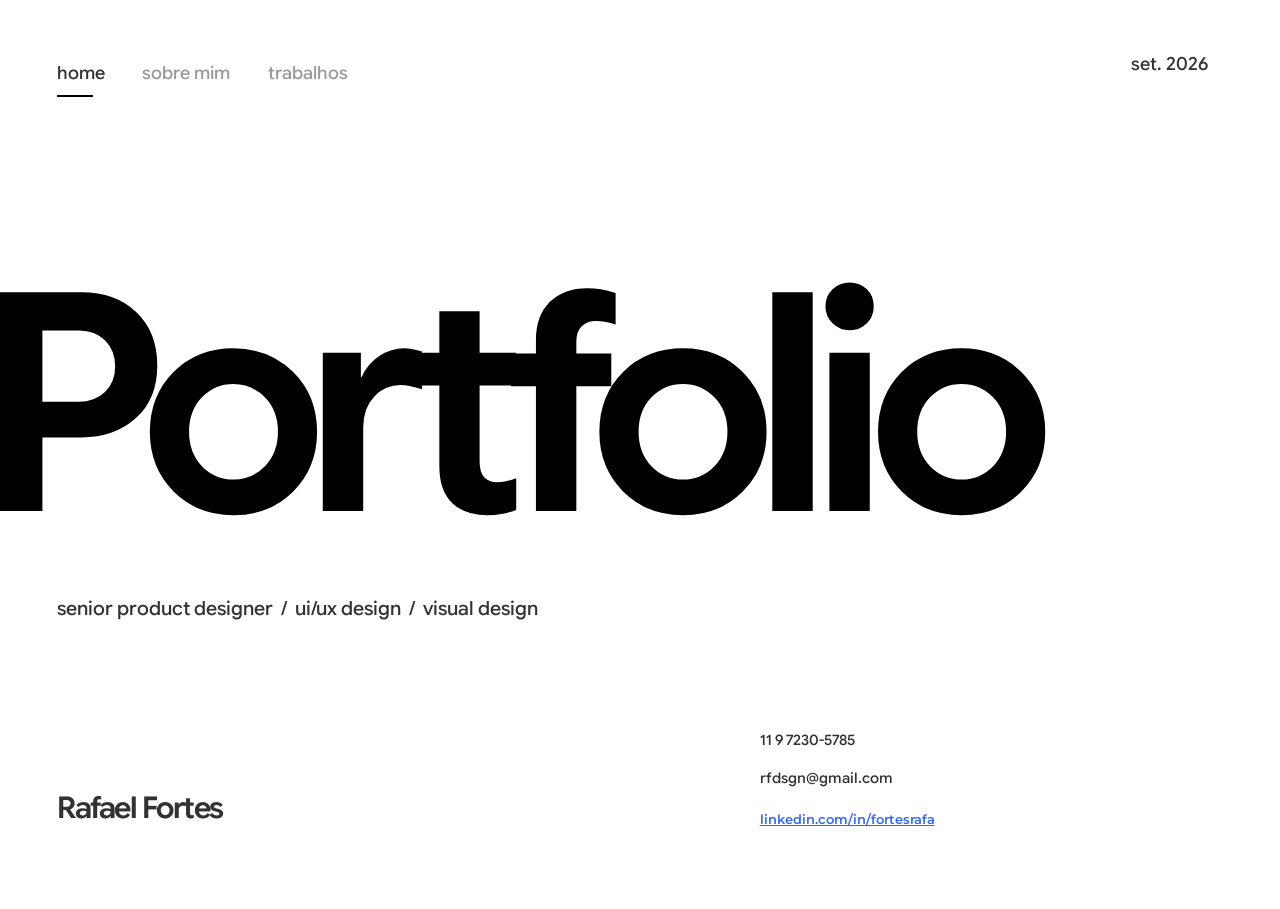
==== commit abe8c80a: "Atualizar case 01 com novos conteúdos, imagens e motion" ====
--- a/index.html
+++ b/index.html
@@ -23,13 +23,15 @@
     <link rel="preload" href="./assets/google-sans-flex-latin.woff2" as="font" type="font/woff2" crossorigin>
     <link rel="stylesheet" href="./styles.css">
     <link rel="stylesheet" href="./sobre-mim.css">
-    <link rel="stylesheet" href="./trabalhos.css">
+    <link rel="stylesheet" href="./trabalhos.css">
     <link rel="stylesheet" href="./trabalho-01.css">
     <link rel="stylesheet" href="./trabalho-02.css">
+    <link rel="stylesheet" href="./case-01-update.css?v=20261106-4">
     <script src="./intro.js" defer></script>
-    <script src="./pages.js" defer></script>
-    <script src="./case-gallery.js" defer></script>
-    <script src="./case-reveal.js" defer></script>
+    <script src="./pages.js?v=20261106-7" defer></script>
+    <script src="./case-gallery.js" defer></script>
+    <script src="./case-reveal.js?v=20261105-2" defer></script>
+    <script src="./case-01-motion.js?v=20261106-1" defer></script>
     <script src="./navigation.js" defer></script>
   </head>
   <body>
@@ -43,7 +45,7 @@
           <a class="navigation-item" href="./sobre-mim.html" data-node-id="432:731">sobre mim</a>
           <a class="navigation-item" href="./trabalhos.html" data-node-id="432:732">trabalhos</a>
         </nav>
-        <time class="date" datetime="2026-10" data-node-id="432:730">out. 2026</time>
+        <time class="date" datetime="2026-09" data-node-id="432:730">set. 2026</time>
       </header>
 
       <main class="home-content" id="page-content">
--- a/styles.css
+++ b/styles.css
@@ -19,7 +19,13 @@
   --ink: #323232;
   --muted: #9a9a9a;
   --link: #3366ff;
-  --gutter: 4.4444444444vw;
+  --gutter: calc(4.4444444444 * var(--layout-unit));
+  --layout-unit: 1vw;
+}
+
+/* Keep text, images and spacing at the same scale above 1440px. */
+@media (min-width: 1440px) {
+  :root { --layout-unit: 14.4px; }
 }
 
 * { box-sizing: border-box; }
@@ -36,6 +42,9 @@
   -webkit-font-smoothing: antialiased;
 }
 
+/* Center the original desktop composition on larger monitors. */
+#app { max-width: 1440px; margin-inline: auto; }
+
 a { color: inherit; text-decoration: none; }
 button { font: inherit; }
 p, h1 { margin: 0; }
@@ -48,9 +57,9 @@
 /* The original Figma frame is 1440 × 1024. Desktop proportions follow it. */
 .home {
   display: grid;
-  grid-template-rows: 21.0416666667vw 25.5555555556vw minmax(10.5555555556vw, 1fr) 7.4366666667vw;
-  min-height: max(100svh, calc(71.1111111111vw - 1px));
-  padding-bottom: calc(6.5216666667vw - 1px);
+  grid-template-rows: calc(21.0416666667 * var(--layout-unit)) calc(25.5555555556 * var(--layout-unit)) minmax(calc(10.5555555556 * var(--layout-unit)), 1fr) calc(7.4366666667 * var(--layout-unit));
+  min-height: max(100svh, calc(71.1111111111 * var(--layout-unit) - 1px));
+  padding-bottom: calc(6.5216666667 * var(--layout-unit) - 1px);
   overflow: hidden;
 }
 
@@ -60,14 +69,14 @@
   display: flex;
   justify-content: space-between;
   align-items: flex-start;
-  padding: 4.8611111111vw var(--gutter) 0;
-  font-size: 1.411vw;
+  padding: calc(4.8611111111 * var(--layout-unit)) var(--gutter) 0;
+  font-size: calc(1.411 * var(--layout-unit));
   line-height: normal;
 }
 
 .navigation {
   display: flex;
-  gap: 2.9166666667vw;
+  gap: calc(2.9166666667 * var(--layout-unit));
   align-items: flex-start;
 }
 
@@ -93,10 +102,10 @@
 .navigation-item:not(.current)::after {
   content: "";
   position: absolute;
-  top: 2.5694444444vw;
+  top: calc(2.5694444444 * var(--layout-unit));
   left: 0;
-  width: 2.8472222222vw;
-  height: 0.1388888889vw;
+  width: calc(2.8472222222 * var(--layout-unit));
+  height: calc(0.1388888889 * var(--layout-unit));
   background: currentColor;
   transform: scaleX(0);
   transform-origin: right center;
@@ -114,15 +123,15 @@
 
 .active-underline {
   position: absolute;
-  top: 2.5694444444vw;
+  top: calc(2.5694444444 * var(--layout-unit));
   left: 0;
   display: block;
-  width: 2.8472222222vw;
-  height: 0.1388888889vw;
+  width: calc(2.8472222222 * var(--layout-unit));
+  height: calc(0.1388888889 * var(--layout-unit));
 }
 
 .date {
-  margin-top: -0.6944444444vw;
+  margin-top: calc(-0.6944444444 * var(--layout-unit));
   white-space: nowrap;
 }
 
@@ -132,12 +141,12 @@
   position: relative;
   font-optical-sizing: none;
   font-variation-settings: "opsz" 72, "GRAD" 0, "ROND" 0, "wdth" 100;
-  margin-left: -1.5277777778vw;
+  margin-left: calc(-1.5277777778 * var(--layout-unit));
   color: #000;
-  font-size: 23.8551388889vw;
+  font-size: calc(23.8551388889 * var(--layout-unit));
   font-weight: 600;
   line-height: 0.9075830975;
-  letter-spacing: -1.3376319444vw;
+  letter-spacing: calc(-1.3376319444 * var(--layout-unit));
   white-space: nowrap;
 }
 
@@ -195,7 +204,7 @@
 
 .expertise {
   margin-left: var(--gutter);
-  font-size: 1.5253472222vw;
+  font-size: calc(1.5253472222 * var(--layout-unit));
   line-height: normal;
 }
 
@@ -207,10 +216,10 @@
 }
 
 .name {
-  font-size: 2.3526388889vw;
+  font-size: calc(2.3526388889 * var(--layout-unit));
   font-weight: 600;
   line-height: normal;
-  letter-spacing: -0.1071736111vw;
+  letter-spacing: calc(-0.1071736111 * var(--layout-unit));
 }
 
 .contact {
@@ -218,18 +227,18 @@
   flex-direction: column;
   align-items: flex-start;
   align-self: start;
-  font-size: 1.1205555556vw;
+  font-size: calc(1.1205555556 * var(--layout-unit));
   font-style: normal;
   line-height: 1.2394645513;
 }
 
-.email { margin-top: 1.6022406684vw; }
+.email { margin-top: calc(1.6022406684 * var(--layout-unit)); }
 
 .linkedin {
-  margin-top: 1.8760681152vw;
+  margin-top: calc(1.8760681152 * var(--layout-unit));
   color: var(--link);
   font-family: "Montserrat", sans-serif;
-  font-size: 0.9930555556vw;
+  font-size: calc(0.9930555556 * var(--layout-unit));
   font-weight: 600;
   line-height: 1.1888111888;
   text-decoration: underline;
@@ -252,7 +261,7 @@
   .active-underline { top: 27px; width: 29px; height: 2px; }
   .navigation-item:not(.current)::after { top: 27px; width: 29px; height: 2px; }
   .date { margin-top: 0; font-size: 12px; }
-  .home h1 { margin-left: -1.5277777778vw; }
+  .home h1 { margin-left: calc(-1.5277777778 * var(--layout-unit)); }
 
   .expertise {
     max-width: 330px;
--- a/sobre-mim.css
+++ b/sobre-mim.css
@@ -1,23 +1,23 @@
 /* Desktop values follow the original 1440 × 1024 Figma frame. */
 .about-page {
-  min-height: max(100svh, calc(71.1111111111vw - 1px));
-  padding-bottom: calc(8.75vw - 1px);
+  min-height: max(100svh, calc(71.1111111111 * var(--layout-unit) - 1px));
+  padding-bottom: calc(8.75 * var(--layout-unit) - 1px);
 }
 
-.about-page .header { min-height: 7.5vw; }
+.about-page .header { min-height: calc(7.5 * var(--layout-unit)); }
 .about-page .navigation-item { color: var(--ink); }
-.about-page .active-underline { width: 4.7222222222vw; }
+.about-page .active-underline { width: calc(4.7222222222 * var(--layout-unit)); }
 
 .about-content {
   display: grid;
-  grid-template-columns: 48.6111111111vw 28.2638888889vw;
-  column-gap: 14.2361111111vw;
-  margin: 10.1388888889vw 3.75vw 0 var(--gutter);
+  grid-template-columns: calc(48.6111111111 * var(--layout-unit)) calc(28.2638888889 * var(--layout-unit));
+  column-gap: calc(14.2361111111 * var(--layout-unit));
+  margin: calc(10.1388888889 * var(--layout-unit)) calc(3.75 * var(--layout-unit)) 0 var(--gutter);
 }
 
 .profile {
   display: grid;
-  grid-template-rows: 26.8055555556vw auto;
+  grid-template-rows: calc(26.8055555556 * var(--layout-unit)) auto;
   align-content: start;
   min-width: 0;
 }
@@ -25,26 +25,26 @@
 .about-statement {
   position: relative;
   align-self: start;
-  width: 40.9027777778vw;
+  width: calc(40.9027777778 * var(--layout-unit));
   color: #161616;
-  font-size: 2.4875vw;
+  font-size: calc(2.4875 * var(--layout-unit));
   font-weight: 700;
-  line-height: 3.0208333333vw;
+  line-height: calc(3.0208333333 * var(--layout-unit));
 }
 
 .profile-details {
   display: grid;
-  grid-template-columns: 14.5270138889vw 29.5833333333vw;
-  column-gap: 4.5007638889vw;
+  grid-template-columns: calc(14.5270138889 * var(--layout-unit)) calc(29.5833333333 * var(--layout-unit));
+  column-gap: calc(4.5007638889 * var(--layout-unit));
   align-items: start;
 }
 
 .portrait {
   position: relative;
-  width: 14.5270138889vw;
-  height: 17.9166666667vw;
+  width: calc(14.5270138889 * var(--layout-unit));
+  height: calc(17.9166666667 * var(--layout-unit));
   overflow: hidden;
-  border-radius: 1.2105555556vw;
+  border-radius: calc(1.2105555556 * var(--layout-unit));
 }
 
 .portrait img {
@@ -59,88 +59,88 @@
 .section-label {
   margin: 0;
   color: #a8a8a8;
-  font-size: 0.6671527778vw;
+  font-size: calc(0.6671527778 * var(--layout-unit));
   font-weight: 700;
-  line-height: 0.8333333333vw;
-  letter-spacing: 0.0833888889vw;
+  line-height: calc(0.8333333333 * var(--layout-unit));
+  letter-spacing: calc(0.0833888889 * var(--layout-unit));
   text-transform: uppercase;
 }
 
-.latest-experience .section-label { margin-left: 0.0694444444vw; }
+.latest-experience .section-label { margin-left: calc(0.0694444444 * var(--layout-unit)); }
 
 .latest-experience h2 {
-  width: 23.359375vw;
-  margin: 1.5534722222vw 0 0;
+  width: calc(23.359375 * var(--layout-unit));
+  margin: calc(1.5534722222 * var(--layout-unit)) 0 0;
   color: #000;
-  font-size: 1.5348611111vw;
+  font-size: calc(1.5348611111 * var(--layout-unit));
   font-weight: 600;
-  line-height: 1.9184027778vw;
+  line-height: calc(1.9184027778 * var(--layout-unit));
 }
 
 .experience-period {
   color: #7e7e7e;
-  font-size: 0.6671527778vw;
+  font-size: calc(0.6671527778 * var(--layout-unit));
   font-style: italic;
   font-weight: 200;
-  line-height: 0.8895138889vw;
+  line-height: calc(0.8895138889 * var(--layout-unit));
   white-space: nowrap;
 }
 
 .latest-period {
-  margin-top: 1.5840277778vw;
-  line-height: 0.8485416667vw;
+  margin-top: calc(1.5840277778 * var(--layout-unit));
+  line-height: calc(0.8485416667 * var(--layout-unit));
 }
 
 .latest-description {
-  margin-top: 3.7736111111vw;
+  margin-top: calc(3.7736111111 * var(--layout-unit));
   color: #000;
-  font-size: 1.0159027778vw;
-  line-height: 1.3707638889vw;
-  letter-spacing: 0.0248333333vw;
+  font-size: calc(1.0159027778 * var(--layout-unit));
+  line-height: calc(1.3707638889 * var(--layout-unit));
+  letter-spacing: calc(0.0248333333 * var(--layout-unit));
 }
 
-.career-history { padding-top: 1.4583333333vw; }
-.career-history > .section-label { margin-left: 8.4722222222vw; }
+.career-history { padding-top: calc(1.4583333333 * var(--layout-unit)); }
+.career-history > .section-label { margin-left: calc(8.4722222222 * var(--layout-unit)); }
 
 .career-list {
-  margin: 1.3902777778vw 0 0;
+  margin: calc(1.3902777778 * var(--layout-unit)) 0 0;
   padding: 0;
   list-style: none;
 }
 
 .career-item {
   display: grid;
-  grid-template-columns: 8.4722222222vw 19.7916666667vw;
+  grid-template-columns: calc(8.4722222222 * var(--layout-unit)) calc(19.7916666667 * var(--layout-unit));
   align-items: start;
-  min-height: 11.11875vw;
+  min-height: calc(11.11875 * var(--layout-unit));
 }
 
-.career-item:nth-child(2) { min-height: 12.5645833333vw; }
-.career-item:nth-child(3) { min-height: 11.4527777778vw; }
+.career-item:nth-child(2) { min-height: calc(12.5645833333 * var(--layout-unit)); }
+.career-item:nth-child(3) { min-height: calc(11.4527777778 * var(--layout-unit)); }
 .career-item:last-child { min-height: 0; }
-.career-item > .experience-period { padding-top: 0.484375vw; }
+.career-item > .experience-period { padding-top: calc(0.484375 * var(--layout-unit)); }
 
 .career-details h3 {
   display: flex;
   align-items: center;
-  min-height: 1.7790277778vw;
+  min-height: calc(1.7790277778 * var(--layout-unit));
   margin: 0;
   color: #000;
-  font-size: 0.9117361111vw;
+  font-size: calc(0.9117361111 * var(--layout-unit));
   font-weight: 600;
   line-height: normal;
 }
 
 .career-details > p {
-  margin-top: 0.4445138889vw;
+  margin-top: calc(0.4445138889 * var(--layout-unit));
   color: #7e7e7e;
   font-size: 10px;
-  line-height: 1.2230555556vw;
-  letter-spacing: 0.0203819444vw;
+  line-height: calc(1.2230555556 * var(--layout-unit));
+  letter-spacing: calc(0.0203819444 * var(--layout-unit));
 }
 
 .career-details strong { color: #000; font-weight: 600; }
-.career-item:last-child .career-details > p { max-width: 18.235vw; }
+.career-item:last-child .career-details > p { max-width: calc(18.235 * var(--layout-unit)); }
 
 @media (max-width: 1050px) {
   .about-page { padding-bottom: 64px; }
--- a/trabalhos.css
+++ b/trabalhos.css
@@ -1,11 +1,11 @@
 .work-page {
-  min-height: max(100svh, calc(71.1111111111vw - 1px));
-  padding-bottom: 15.6944444444vw;
+  min-height: max(100svh, calc(71.1111111111 * var(--layout-unit) - 1px));
+  padding-bottom: calc(15.6944444444 * var(--layout-unit));
 }
 
-.work-page .header { min-height: 7.5vw; }
+.work-page .header { min-height: calc(7.5 * var(--layout-unit)); }
 .work-page .navigation-item { color: var(--ink); }
-.work-page .active-underline { width: 4.7222222222vw; }
+.work-page .active-underline { width: calc(4.7222222222 * var(--layout-unit)); }
 
 .visually-hidden {
   position: absolute;
@@ -21,9 +21,9 @@
 
 .works-grid {
   display: grid;
-  grid-template-columns: repeat(3, 19.9305555556vw);
-  column-gap: 2.7777777778vw;
-  margin: 6.4583333333vw var(--gutter) 0 4.1666666667vw;
+  grid-template-columns: repeat(3, calc(19.9305555556 * var(--layout-unit)));
+  column-gap: calc(2.7777777778 * var(--layout-unit));
+  margin: calc(6.4583333333 * var(--layout-unit)) var(--gutter) 0 calc(4.1666666667 * var(--layout-unit));
 }
 
 .work-card { min-width: 0; }
@@ -31,10 +31,10 @@
 .work-cover {
   display: block;
   position: relative;
-  width: 19.9305555556vw;
-  height: 26.5277777778vw;
+  width: calc(19.9305555556 * var(--layout-unit));
+  height: calc(26.5277777778 * var(--layout-unit));
   overflow: hidden;
-  border-radius: 1.1111111111vw;
+  border-radius: calc(1.1111111111 * var(--layout-unit));
 }
 
 .work-cover > img { position: absolute; max-width: none; }
@@ -52,54 +52,54 @@
 
 .work-soon {
   position: absolute;
-  right: 1.4583333333vw;
-  bottom: 0.9027777778vw;
+  right: calc(1.4583333333 * var(--layout-unit));
+  bottom: calc(0.9027777778 * var(--layout-unit));
   color: #fff;
-  font-size: 1.2569444444vw;
+  font-size: calc(1.2569444444 * var(--layout-unit));
   font-weight: 600;
-  line-height: 1.5972222222vw;
+  line-height: calc(1.5972222222 * var(--layout-unit));
 }
 
 .work-copy {
   display: flow-root;
-  margin-top: 2.2222222222vw;
+  margin-top: calc(2.2222222222 * var(--layout-unit));
   color: #000;
 }
 
-.work-card:first-child .work-copy { padding-left: 0.2777777778vw; }
+.work-card:first-child .work-copy { padding-left: calc(0.2777777778 * var(--layout-unit)); }
 .work-card.is-soon .work-copy { opacity: 0.4; }
 
 .work-number,
 .work-title {
   margin: 0;
-  font-size: 1.5348611111vw;
+  font-size: calc(1.5348611111 * var(--layout-unit));
   font-weight: 600;
-  line-height: 1.9444444444vw;
+  line-height: calc(1.9444444444 * var(--layout-unit));
 }
 
 .work-title {
-  width: 19.6527777778vw;
-  min-height: 3.8888888889vw;
-  margin-top: 1.6666666667vw;
+  width: calc(19.6527777778 * var(--layout-unit));
+  min-height: calc(3.8888888889 * var(--layout-unit));
+  margin-top: calc(1.6666666667 * var(--layout-unit));
 }
 
-.work-card:last-child .work-title { width: 17.7083333333vw; }
+.work-card:last-child .work-title { width: calc(17.7083333333 * var(--layout-unit)); }
 
 .work-meta {
-  margin-top: 1.25vw;
-  font-size: 0.9117361111vw;
-  line-height: 1.1111111111vw;
+  margin-top: calc(1.25 * var(--layout-unit));
+  font-size: calc(0.9117361111 * var(--layout-unit));
+  line-height: calc(1.1111111111 * var(--layout-unit));
   white-space: pre;
 }
 
 .work-divider {
   display: block;
-  width: 19.5138888889vw;
-  height: 0.0694444444vw;
-  margin-top: 2.7430555556vw;
+  width: calc(19.5138888889 * var(--layout-unit));
+  height: calc(0.0694444444 * var(--layout-unit));
+  margin-top: calc(2.7430555556 * var(--layout-unit));
 }
 
-.work-card:first-child .work-divider { margin-left: 0.2083333333vw; }
+.work-card:first-child .work-divider { margin-left: calc(0.2083333333 * var(--layout-unit)); }
 
 @media (max-width: 1050px) {
   .work-page { padding-bottom: 64px; }
--- a/trabalho-01.css
+++ b/trabalho-01.css
@@ -1,43 +1,48 @@
 /* Case 01: proportions from the 1440 × 5414 Figma frame. */
 .case-page { position: relative; overflow: clip; color: #161616; }
-.case-page .header { position: absolute; inset: 0 0 auto; z-index: 2; color: #fff; }
+/* Full-width hero background, with the same centered 1440px content. */
+#app.case-page { max-width: none; }
+.case-page .header { position: absolute; inset: 0 0 auto; z-index: 2; max-width: 1440px; margin-inline: auto; color: #fff; }
+.case-content { display: grid; grid-template-columns: minmax(0, 1fr) min(100%, 1440px) minmax(0, 1fr); }
+.case-content > * { grid-column: 2; min-width: 0; }
+.case-content > .case-hero { grid-column: 1 / -1; }
 .case-page .navigation-item,
 .case-page .navigation-item.current,
 .case-page .navigation-item:not(.current):hover { color: #fff; }
-.case-page .active-underline { width: 4.7222222222vw; filter: brightness(0) invert(1); }
+.case-page .active-underline { width: calc(4.7222222222 * var(--layout-unit)); filter: brightness(0) invert(1); }
 .case-content:focus { outline: none; }
 .case-reveal-pending { opacity: 0; transform: translate3d(0, 24px, 0); }
-.case-hero { position: relative; height: 61.6666666667vw; overflow: hidden; background: #0b182b; color: #fff; }
+.case-hero { position: relative; height: calc(61.6666666667 * var(--layout-unit)); overflow: hidden; background: #0b182b; color: #fff; }
 .case-hero-image { position: absolute; inset: 0; width: 100%; height: 100%; object-fit: cover; opacity: .23; filter: blur(12px); }
-.case-hero-copy { position: relative; padding: 14.7916666667vw 4.8611111111vw 0; }
-.case-number { font-size: 4.1666666667vw; font-weight: 700; line-height: 5.1015472412vw; }
-.case-hero h1 { max-width: 64.8611111111vw; margin-top: 5.870675vw; color: #fff; font-size: 3.7457638889vw; font-weight: 600; line-height: 4.5488888889vw; }
-.case-meta { margin-top: 5.8998277vw; font-size: 1.2152777778vw; line-height: 1.5277777778vw; }
-.case-aside h2 { margin: 0; font-size: 1.3888888889vw; font-weight: 600; line-height: 1.7361111111vw; }
-.case-aside > p { margin-top: 1.6666666667vw; color: #979797; font-size: 1.3888888889vw; font-weight: 600; line-height: 1.7361111111vw; }
-.case-large-copy { color: #161616; font-size: 2.4875vw; font-weight: 500; line-height: 3.0208333333vw; }
-.case-challenge { display: grid; grid-template-columns: 17.3940849304vw 1fr; gap: 9.8281372918vw; margin-inline: 11.25vw 7.5694444444vw; padding-block: 18.3333333333vw 16.6666666667vw; }
-.case-experience { display: grid; grid-template-columns: 54.7222222222vw 1fr; border-top: 1px solid #f5f5f5; }
+.case-hero-copy { position: relative; max-width: 1440px; margin-inline: auto; padding: calc(14.7916666667 * var(--layout-unit)) calc(4.8611111111 * var(--layout-unit)) 0; }
+.case-number { font-size: calc(4.1666666667 * var(--layout-unit)); font-weight: 700; line-height: calc(5.1015472412 * var(--layout-unit)); }
+.case-hero h1 { max-width: calc(64.8611111111 * var(--layout-unit)); margin-top: calc(5.870675 * var(--layout-unit)); color: #fff; font-size: calc(3.7457638889 * var(--layout-unit)); font-weight: 600; line-height: calc(4.5488888889 * var(--layout-unit)); }
+.case-meta { margin-top: calc(5.8998277 * var(--layout-unit)); font-size: calc(1.2152777778 * var(--layout-unit)); line-height: calc(1.5277777778 * var(--layout-unit)); }
+.case-aside h2 { margin: 0; font-size: calc(1.3888888889 * var(--layout-unit)); font-weight: 600; line-height: calc(1.7361111111 * var(--layout-unit)); }
+.case-aside > p { margin-top: calc(1.6666666667 * var(--layout-unit)); color: #979797; font-size: calc(1.3888888889 * var(--layout-unit)); font-weight: 600; line-height: calc(1.7361111111 * var(--layout-unit)); }
+.case-large-copy { color: #161616; font-size: calc(2.4875 * var(--layout-unit)); font-weight: 500; line-height: calc(3.0208333333 * var(--layout-unit)); }
+.case-challenge { display: grid; grid-template-columns: calc(17.3940849304 * var(--layout-unit)) 1fr; gap: calc(9.8281372918 * var(--layout-unit)); margin-inline: calc(11.25 * var(--layout-unit)) calc(7.5694444444 * var(--layout-unit)); padding-block: calc(18.3333333333 * var(--layout-unit)) calc(16.6666666667 * var(--layout-unit)); }
+.case-experience { display: grid; grid-template-columns: calc(54.7222222222 * var(--layout-unit)) 1fr; border-top: 1px solid #f5f5f5; }
 .case-experience-image { display: block; width: 100%; height: auto; }
-.case-experience-copy { display: flex; flex-direction: column; justify-content: space-between; padding: 6.0416666667vw 6.3194444444vw 0 4.5138888889vw; }
-.case-experience-description { margin-bottom: -.3472222222vw; font-size: 1.9097222222vw; font-weight: 500; line-height: 2.3333333333vw; }
-.case-mechanics { display: grid; grid-template-columns: 18.8888888889vw minmax(0, 1fr); gap: 5.4166666667vw; margin: 17.0138888889vw 5.625vw 0 12.7083333333vw; }
-.case-mechanics .case-aside { padding-top: .1388888889vw; }
-.case-large-copy > p + p { margin-top: 3.0208333333vw; }
-.case-stats { display: grid; grid-template-columns: repeat(3, 14.5486111111vw); margin: 8.3333333333vw 0 0 .8333333333vw; }
+.case-experience-copy { display: flex; flex-direction: column; justify-content: space-between; padding: calc(6.0416666667 * var(--layout-unit)) calc(6.3194444444 * var(--layout-unit)) 0 calc(4.5138888889 * var(--layout-unit)); }
+.case-experience-description { margin-bottom: calc(-.3472222222 * var(--layout-unit)); font-size: calc(1.9097222222 * var(--layout-unit)); font-weight: 500; line-height: calc(2.3333333333 * var(--layout-unit)); }
+.case-mechanics { display: grid; grid-template-columns: calc(18.8888888889 * var(--layout-unit)) minmax(0, 1fr); gap: calc(5.4166666667 * var(--layout-unit)); margin: calc(17.0138888889 * var(--layout-unit)) calc(5.625 * var(--layout-unit)) 0 calc(12.7083333333 * var(--layout-unit)); }
+.case-mechanics .case-aside { padding-top: calc(.1388888889 * var(--layout-unit)); }
+.case-large-copy > p + p { margin-top: calc(3.0208333333 * var(--layout-unit)); }
+.case-stats { display: grid; grid-template-columns: repeat(3, calc(14.5486111111 * var(--layout-unit))); margin: calc(8.3333333333 * var(--layout-unit)) 0 0 calc(.8333333333 * var(--layout-unit)); }
 .case-stats > div { display: flex; flex-direction: column-reverse; justify-content: flex-end; }
-.case-stats dd { margin: 0; color: #000; font-size: 5.5555555556vw; font-weight: 600; line-height: 6.875vw; }
-.case-stats dt { margin-top: .8333333333vw; color: #979797; font-size: 1.8055555556vw; line-height: 2.2222222222vw; }
-.case-badges { display: flex; align-items: center; justify-content: space-between; width: 49.7222222222vw; height: 12.026648vw; margin-top: 8.3414713542vw; margin-left: .2083333333vw; }
+.case-stats dd { margin: 0; color: #000; font-size: calc(5.5555555556 * var(--layout-unit)); font-weight: 600; line-height: calc(6.875 * var(--layout-unit)); }
+.case-stats dt { margin-top: calc(.8333333333 * var(--layout-unit)); color: #979797; font-size: calc(1.8055555556 * var(--layout-unit)); line-height: calc(2.2222222222 * var(--layout-unit)); }
+.case-badges { display: flex; align-items: center; justify-content: space-between; width: calc(49.7222222222 * var(--layout-unit)); height: calc(12.026648 * var(--layout-unit)); margin-top: calc(8.3414713542 * var(--layout-unit)); margin-left: calc(.2083333333 * var(--layout-unit)); }
 .case-badges img { display: block; height: auto; }
-.badge-paper { width: 9.0070833333vw; }
-.badge-balloon { width: 7.3811611111vw; }
-.badge-plane { width: 10.6330027778vw; }
-.badge-rocket { width: 10.2716869444vw; }
-.case-gallery { display: grid; grid-template-columns: 28.8194444444vw minmax(0, 1fr); height: 83.3333333333vw; margin: 16.298529vw 0 0 3.1944444444vw; padding: 11.0416666667vw 0 0 10.2083333333vw; overflow: hidden; border-radius: 4.8611111111vw; background: #f7f7f7; }
-.case-gallery-controls h2 { margin: 0; color: #000; font-size: 3.7457638889vw; font-weight: 600; line-height: 4.8611111111vw; }
-.case-gallery-count { margin-top: .8333333333vw; color: #000; font-size: 1.5348611111vw; font-weight: 600; line-height: 1.9444444444vw; }
-.case-gallery-arrows { display: flex; gap: .9722222222vw; margin: 2.2222222222vw 0 0 .3472222222vw; }
+.badge-paper { width: calc(9.0070833333 * var(--layout-unit)); }
+.badge-balloon { width: calc(7.3811611111 * var(--layout-unit)); }
+.badge-plane { width: calc(10.6330027778 * var(--layout-unit)); }
+.badge-rocket { width: calc(10.2716869444 * var(--layout-unit)); }
+.case-gallery { display: grid; grid-template-columns: calc(28.8194444444 * var(--layout-unit)) minmax(0, 1fr); height: calc(83.3333333333 * var(--layout-unit)); margin: calc(16.298529 * var(--layout-unit)) 0 0 calc(3.1944444444 * var(--layout-unit)); padding: calc(11.0416666667 * var(--layout-unit)) 0 0 calc(10.2083333333 * var(--layout-unit)); overflow: hidden; border-radius: calc(4.8611111111 * var(--layout-unit)); background: #f7f7f7; }
+.case-gallery-controls h2 { margin: 0; color: #000; font-size: calc(3.7457638889 * var(--layout-unit)); font-weight: 600; line-height: calc(4.8611111111 * var(--layout-unit)); }
+.case-gallery-count { margin-top: calc(.8333333333 * var(--layout-unit)); color: #000; font-size: calc(1.5348611111 * var(--layout-unit)); font-weight: 600; line-height: calc(1.9444444444 * var(--layout-unit)); }
+.case-gallery-arrows { display: flex; gap: calc(.9722222222 * var(--layout-unit)); margin: calc(2.2222222222 * var(--layout-unit)) 0 0 calc(.3472222222 * var(--layout-unit)); }
 .case-gallery-arrows button { display: grid; place-items: center; width: 38px; height: 38px; padding: 0; border: 0; border-radius: 7px; background: transparent; cursor: pointer; }
 .case-gallery-arrows button:disabled { cursor: default; }
 .case-gallery-arrows img { display: block; }
@@ -46,22 +51,22 @@
 .case-gallery-arrows button:disabled .gallery-arrow-disabled { display: block; }
 .case-gallery-arrows button:focus-visible,
 .case-screen-viewport:focus-visible { outline: 2px solid var(--link); outline-offset: 5px; }
-.case-screen-viewport { min-width: 0; align-self: start; margin-top: 1.6666666667vw; overflow-x: auto; overscroll-behavior-x: contain; scrollbar-width: none; scroll-snap-type: x mandatory; cursor: grab; }
+.case-screen-viewport { min-width: 0; align-self: start; margin-top: calc(1.6666666667 * var(--layout-unit)); overflow-x: auto; overscroll-behavior-x: contain; scrollbar-width: none; scroll-snap-type: x mandatory; cursor: grab; }
 .case-screen-viewport::-webkit-scrollbar { display: none; }
 .case-screen-viewport.is-dragging { cursor: grabbing; scroll-snap-type: none; user-select: none; }
-.case-screen-track { display: flex; gap: 8.3333333333vw; }
-.case-screen-track::after { content: ""; flex: 0 0 max(0px, calc(100% - 33.3333333333vw)); }
-.case-screen { flex: 0 0 25vw; min-width: 0; margin: 0; scroll-snap-align: start; opacity: .2; transition: opacity 420ms ease; }
+.case-screen-track { display: flex; gap: calc(8.3333333333 * var(--layout-unit)); }
+.case-screen-track::after { content: ""; flex: 0 0 max(0px, calc(100% - calc(33.3333333333 * var(--layout-unit)))); }
+.case-screen { flex: 0 0 calc(25 * var(--layout-unit)); min-width: 0; margin: 0; scroll-snap-align: start; opacity: .2; transition: opacity 420ms ease; }
 .case-screen.is-active { opacity: 1; }
-.case-screen figcaption { margin-bottom: 2.2222222222vw; font-size: 1.3888888889vw; font-weight: 500; line-height: 1.7361111111vw; }
-.case-screen img { display: block; width: 100%; height: auto; border-radius: 1.3888888889vw; }
-.case-footer { min-height: 43.1944444444vw; margin-inline: 3.1944444444vw; padding-block: 7.7777777778vw 7.6388888889vw; }
-.case-footer-edition { font-size: 1.1111111111vw; line-height: 1.3888888889vw; }
-.case-footer h2 { margin: 1.6666666667vw 0 0; color: #000; font-size: 3.7457638889vw; font-weight: 600; line-height: 4.0277777778vw; }
-.case-footer-bottom { display: flex; align-items: flex-end; justify-content: space-between; gap: 3.8888888889vw; margin-top: 11.1111111111vw; }
-.case-footer-signature { font-size: 2.2222222222vw; line-height: 2.7777777778vw; letter-spacing: -.0694444444vw; }
+.case-screen figcaption { margin-bottom: calc(2.2222222222 * var(--layout-unit)); font-size: calc(1.3888888889 * var(--layout-unit)); font-weight: 500; line-height: calc(1.7361111111 * var(--layout-unit)); }
+.case-screen img { display: block; width: 100%; height: auto; border-radius: calc(1.3888888889 * var(--layout-unit)); }
+.case-footer { min-height: calc(43.1944444444 * var(--layout-unit)); margin-inline: calc(3.1944444444 * var(--layout-unit)); padding-block: calc(7.7777777778 * var(--layout-unit)) calc(7.6388888889 * var(--layout-unit)); }
+.case-footer-edition { font-size: calc(1.1111111111 * var(--layout-unit)); line-height: calc(1.3888888889 * var(--layout-unit)); }
+.case-footer h2 { margin: calc(1.6666666667 * var(--layout-unit)) 0 0; color: #000; font-size: calc(3.7457638889 * var(--layout-unit)); font-weight: 600; line-height: calc(4.0277777778 * var(--layout-unit)); }
+.case-footer-bottom { display: flex; align-items: flex-end; justify-content: space-between; gap: calc(3.8888888889 * var(--layout-unit)); margin-top: calc(11.1111111111 * var(--layout-unit)); }
+.case-footer-signature { font-size: calc(2.2222222222 * var(--layout-unit)); line-height: calc(2.7777777778 * var(--layout-unit)); letter-spacing: calc(-.0694444444 * var(--layout-unit)); }
 .case-footer-signature > p + p { color: #979797; }
-.case-footer-contact { display: flex; align-items: baseline; gap: 3.8888888889vw; padding-bottom: .2083333333vw; font-size: 1.1111111111vw; line-height: 1.3888888889vw; font-style: normal; white-space: nowrap; }
+.case-footer-contact { display: flex; align-items: baseline; gap: calc(3.8888888889 * var(--layout-unit)); padding-bottom: calc(.2083333333 * var(--layout-unit)); font-size: calc(1.1111111111 * var(--layout-unit)); line-height: calc(1.3888888889 * var(--layout-unit)); font-style: normal; white-space: nowrap; }
 .case-footer-contact a:last-child { color: #3366ff; text-decoration: underline; text-underline-position: from-font; }
 @media (max-width: 1050px) {
   .case-footer { min-height: 0; padding-block: 80px; }
@@ -90,7 +95,7 @@
   .case-hero-image { object-position: 55% center; }
   .case-hero-copy { padding: 150px var(--gutter) 72px; }
   .case-number { font-size: 48px; line-height: 58px; }
-  .case-hero h1 { max-width: 560px; margin-top: 56px; font-size: clamp(31px, 6.8vw, 45px); line-height: 1.2; }
+  .case-hero h1 { max-width: 560px; margin-top: 56px; font-size: clamp(31px, calc(6.8 * var(--layout-unit)), 45px); line-height: 1.2; }
   .case-meta { margin-top: 48px; font-size: 12px; line-height: 18px; }
   .case-challenge { display: block; padding-block: 80px; }
   .case-challenge .case-aside { max-width: 280px; margin-bottom: 36px; }
@@ -113,8 +118,8 @@
   .case-gallery-arrows { position: absolute; right: 0; bottom: 0; gap: 12px; margin: 0; }
   .case-screen-viewport { margin: 36px 0 0 24px; }
   .case-screen-track { gap: 24px; }
-  .case-screen-track::after { flex-basis: max(0px, calc(100% - min(76vw, 360px) - 24px)); }
-  .case-screen { flex-basis: min(76vw, 360px); }
+  .case-screen-track::after { flex-basis: max(0px, calc(100% - min(calc(76 * var(--layout-unit)), 360px) - 24px)); }
+  .case-screen { flex-basis: min(calc(76 * var(--layout-unit)), 360px); }
   .case-screen figcaption { margin-bottom: 20px; font-size: 16px; line-height: 22px; }
   .case-screen img { border-radius: 20px; }
   .case-footer { margin-inline: var(--gutter); padding-block: 64px 48px; }
--- a/trabalho-02.css
+++ b/trabalho-02.css
@@ -1,57 +1,57 @@
 /* Case 02: original Figma frame, 1440 × 7243. */
 .case-02 { color: #000; }
 .case-02 .case-hero { background: #0d0d0d; }
-.case-02 .case-hero-image { opacity: .2; filter: none; border-radius: 1.1111111111vw; }
-.case-02 .case-number { font-size: 4.2497222222vw; line-height: 5.1608333333vw; }
-.case-02 .case-hero h1 { max-width: 82.3611111111vw; margin-top: 5.8113888889vw; }
-.case-02 .case-meta { margin-top: 5.9027777778vw; font-size: 1.2450694444vw; font-weight: 500; line-height: 1.5277777778vw; white-space: pre-wrap; }
+.case-02 .case-hero-image { opacity: .2; filter: none; border-radius: calc(1.1111111111 * var(--layout-unit)); }
+.case-02 .case-number { font-size: calc(4.2497222222 * var(--layout-unit)); line-height: calc(5.1608333333 * var(--layout-unit)); }
+.case-02 .case-hero h1 { max-width: calc(82.3611111111 * var(--layout-unit)); margin-top: calc(5.8113888889 * var(--layout-unit)); }
+.case-02 .case-meta { margin-top: calc(5.9027777778 * var(--layout-unit)); font-size: calc(1.2450694444 * var(--layout-unit)); font-weight: 500; line-height: calc(1.5277777778 * var(--layout-unit)); white-space: pre-wrap; }
 .case-02 .case-large-copy { color: #000; }
-.case-02 .case-challenge { grid-template-columns: 17.3940849304vw minmax(0, 1fr); gap: 9.8281372918vw; margin-inline: 11.25vw 12.7777777778vw; padding-block: 18.0555555556vw 18.0555555556vw; }
-.case-02 .case-challenge .case-aside > p { margin-top: 1.7810416667vw; }
-.case-02 .case-challenge .case-large-copy { line-height: 3.2291666667vw; }
-.case-02 .case-challenge .case-large-copy > p + p { margin-top: 3.2291666667vw; }
-.case02-rule { position: relative; height: 0; margin-inline: .1388888889vw; }
+.case-02 .case-challenge { grid-template-columns: calc(17.3940849304 * var(--layout-unit)) minmax(0, 1fr); gap: calc(9.8281372918 * var(--layout-unit)); margin-inline: calc(11.25 * var(--layout-unit)) calc(12.7777777778 * var(--layout-unit)); padding-block: calc(18.0555555556 * var(--layout-unit)) calc(18.0555555556 * var(--layout-unit)); }
+.case-02 .case-challenge .case-aside > p { margin-top: calc(1.7810416667 * var(--layout-unit)); }
+.case-02 .case-challenge .case-large-copy { line-height: calc(3.2291666667 * var(--layout-unit)); }
+.case-02 .case-challenge .case-large-copy > p + p { margin-top: calc(3.2291666667 * var(--layout-unit)); }
+.case02-rule { position: relative; height: 0; margin-inline: calc(.1388888889 * var(--layout-unit)); }
 .case02-rule::after { position: absolute; inset: 0 0 auto; height: 1px; background: url("./assets/trabalho-02/section-divider.svg") center / 100% 1px no-repeat; content: ""; }
-.case02-opportunity { display: grid; grid-template-columns: 54.7222222222vw minmax(0, 1fr); padding-bottom: 5.9722222222vw; }
-.case02-opportunity-image { display: block; width: 100%; height: 45.4166666667vw; object-fit: cover; border-radius: 1.1111111111vw; }
-.case02-opportunity-copy { display: flex; flex-direction: column; justify-content: space-between; min-width: 0; padding: 6.1111111111vw 6.3194444444vw 0 4.5138888889vw; }
-.case02-opportunity .case-aside { max-width: 20.2777777778vw; }
+.case02-opportunity { display: grid; grid-template-columns: calc(54.7222222222 * var(--layout-unit)) minmax(0, 1fr); padding-bottom: calc(5.9722222222 * var(--layout-unit)); }
+.case02-opportunity-image { display: block; width: 100%; height: calc(45.4166666667 * var(--layout-unit)); object-fit: cover; border-radius: calc(1.1111111111 * var(--layout-unit)); }
+.case02-opportunity-copy { display: flex; flex-direction: column; justify-content: space-between; min-width: 0; padding: calc(6.1111111111 * var(--layout-unit)) calc(6.3194444444 * var(--layout-unit)) 0 calc(4.5138888889 * var(--layout-unit)); }
+.case02-opportunity .case-aside { max-width: calc(20.2777777778 * var(--layout-unit)); }
 .case-02 .case02-opportunity .case-aside > p,
 .case02-experience .case-aside > p,
 .case02-principles .case-aside > p { font-weight: 500; }
-.case02-opportunity-description { font-size: 1.8377083333vw; font-weight: 500; line-height: 2.36vw; }
-.case02-experience { display: grid; grid-template-columns: 18.8888888889vw minmax(0, 1fr); gap: 5.4166666667vw; margin-inline: 12.7083333333vw 7.3611111111vw; padding-block: 18.0555555556vw; }
-.case02-experience .case-aside { padding-top: .1388888889vw; }
-.case02-opportunity-reverse { grid-template-columns: minmax(0, 1fr) 54.7222222222vw; }
-.case02-opportunity-reverse .case02-opportunity-copy { padding-inline: 6.3194444444vw 4.5138888889vw; }
-.case02-principles { padding: 8.3333333333vw 0 12.5vw; margin-inline: 6.3194444444vw 13.8888888889vw; }
+.case02-opportunity-description { font-size: calc(1.8377083333 * var(--layout-unit)); font-weight: 500; line-height: calc(2.36 * var(--layout-unit)); }
+.case02-experience { display: grid; grid-template-columns: calc(18.8888888889 * var(--layout-unit)) minmax(0, 1fr); gap: calc(5.4166666667 * var(--layout-unit)); margin-inline: calc(12.7083333333 * var(--layout-unit)) calc(7.3611111111 * var(--layout-unit)); padding-block: calc(18.0555555556 * var(--layout-unit)); }
+.case02-experience .case-aside { padding-top: calc(.1388888889 * var(--layout-unit)); }
+.case02-opportunity-reverse { grid-template-columns: minmax(0, 1fr) calc(54.7222222222 * var(--layout-unit)); }
+.case02-opportunity-reverse .case02-opportunity-copy { padding-inline: calc(6.3194444444 * var(--layout-unit)) calc(4.5138888889 * var(--layout-unit)); }
+.case02-principles { padding: calc(8.3333333333 * var(--layout-unit)) 0 calc(12.5 * var(--layout-unit)); margin-inline: calc(6.3194444444 * var(--layout-unit)) calc(13.8888888889 * var(--layout-unit)); }
 .case02-principles-title,
-.case02-comparison-title { margin: 0; font-size: 3.7660416667vw; font-weight: 600; line-height: 4.4791666667vw; }
-.case02-principles-grid { display: grid; grid-template-columns: 17.5vw minmax(0, 1fr); gap: 5.5555555556vw; margin-top: 7.7083333333vw; }
-.case02-principles .case-aside h3 { margin: 0; font-size: 1.3888888889vw; font-weight: 600; line-height: 1.7361111111vw; }
-.case02-principles-lead { max-width: 55.625vw; }
-.case02-principles-detail { margin-top: 5.7986111111vw; font-size: 1.8377083333vw; font-weight: 400; line-height: 2.36vw; }
-.case02-principles-detail p + p { margin-top: 2.36vw; }
-.case02-ai-card { display: flex; align-items: center; gap: 1.7361111111vw; width: 46.8055555556vw; min-height: 16.25vw; margin-top: 5.9027777778vw; padding: 1.5277777778vw 2.9861111111vw; border: 1px solid #e4e4e4; border-radius: 0 3.75vw 3.75vw; }
-.case02-ai-card > img { flex: 0 0 13.1944444444vw; width: 13.1944444444vw; height: 13.1944444444vw; object-fit: contain; }
-.case02-ai-card > div { width: 24.4444444444vw; min-width: 0; }
-.case02-ai-card h3 { max-width: 11.5277777778vw; margin: 0; font-size: 1.3888888889vw; font-weight: 600; line-height: 1.7361111111vw; }
-.case02-ai-card p { margin-top: 1.4583333333vw; color: #686868; font-size: 1.1111111111vw; font-weight: 500; line-height: 1.3888888889vw; }
-.case02-comparison { display: grid; grid-template-columns: 20.2777777778vw minmax(0, 1fr); height: 83.3333333333vw; margin-left: 3.1944444444vw; padding: 6.5972222222vw 0 0 6.25vw; border-radius: 5vw; background: #f7f7f7; }
-.case02-comparison-title { margin-top: 2.9166666667vw; }
-.case02-comparison-screens { display: flex; align-items: flex-start; gap: 5.9027777778vw; min-width: 0; overflow-x: auto; overflow-y: hidden; overscroll-behavior-x: contain; scrollbar-width: thin; scrollbar-color: #d3d3d3 transparent; }
+.case02-comparison-title { margin: 0; font-size: calc(3.7660416667 * var(--layout-unit)); font-weight: 600; line-height: calc(4.4791666667 * var(--layout-unit)); }
+.case02-principles-grid { display: grid; grid-template-columns: calc(17.5 * var(--layout-unit)) minmax(0, 1fr); gap: calc(5.5555555556 * var(--layout-unit)); margin-top: calc(7.7083333333 * var(--layout-unit)); }
+.case02-principles .case-aside h3 { margin: 0; font-size: calc(1.3888888889 * var(--layout-unit)); font-weight: 600; line-height: calc(1.7361111111 * var(--layout-unit)); }
+.case02-principles-lead { max-width: calc(55.625 * var(--layout-unit)); }
+.case02-principles-detail { margin-top: calc(5.7986111111 * var(--layout-unit)); font-size: calc(1.8377083333 * var(--layout-unit)); font-weight: 400; line-height: calc(2.36 * var(--layout-unit)); }
+.case02-principles-detail p + p { margin-top: calc(2.36 * var(--layout-unit)); }
+.case02-ai-card { display: flex; align-items: center; gap: calc(1.7361111111 * var(--layout-unit)); width: calc(46.8055555556 * var(--layout-unit)); min-height: calc(16.25 * var(--layout-unit)); margin-top: calc(5.9027777778 * var(--layout-unit)); padding: calc(1.5277777778 * var(--layout-unit)) calc(2.9861111111 * var(--layout-unit)); border: 1px solid #e4e4e4; border-radius: 0 calc(3.75 * var(--layout-unit)) calc(3.75 * var(--layout-unit)); }
+.case02-ai-card > img { flex: 0 0 calc(13.1944444444 * var(--layout-unit)); width: calc(13.1944444444 * var(--layout-unit)); height: calc(13.1944444444 * var(--layout-unit)); object-fit: contain; }
+.case02-ai-card > div { width: calc(24.4444444444 * var(--layout-unit)); min-width: 0; }
+.case02-ai-card h3 { max-width: calc(11.5277777778 * var(--layout-unit)); margin: 0; font-size: calc(1.3888888889 * var(--layout-unit)); font-weight: 600; line-height: calc(1.7361111111 * var(--layout-unit)); }
+.case02-ai-card p { margin-top: calc(1.4583333333 * var(--layout-unit)); color: #686868; font-size: calc(1.1111111111 * var(--layout-unit)); font-weight: 500; line-height: calc(1.3888888889 * var(--layout-unit)); }
+.case02-comparison { display: grid; grid-template-columns: calc(20.2777777778 * var(--layout-unit)) minmax(0, 1fr); height: calc(83.3333333333 * var(--layout-unit)); margin-left: calc(3.1944444444 * var(--layout-unit)); padding: calc(6.5972222222 * var(--layout-unit)) 0 0 calc(6.25 * var(--layout-unit)); border-radius: calc(5 * var(--layout-unit)); background: #f7f7f7; }
+.case02-comparison-title { margin-top: calc(2.9166666667 * var(--layout-unit)); }
+.case02-comparison-screens { display: flex; align-items: flex-start; gap: calc(5.9027777778 * var(--layout-unit)); min-width: 0; overflow-x: auto; overflow-y: hidden; overscroll-behavior-x: contain; scrollbar-width: thin; scrollbar-color: #d3d3d3 transparent; }
 .case02-comparison-screens:focus-visible { outline: 2px solid var(--link); outline-offset: 5px; }
-.case02-comparison-screens figure { flex: 0 0 25vw; min-width: 0; margin: 0; }
-.case02-comparison-screens figcaption { margin-bottom: 2.2222222222vw; font-size: 1.3888888889vw; font-weight: 400; line-height: 1.7361111111vw; }
+.case02-comparison-screens figure { flex: 0 0 calc(25 * var(--layout-unit)); min-width: 0; margin: 0; }
+.case02-comparison-screens figcaption { margin-bottom: calc(2.2222222222 * var(--layout-unit)); font-size: calc(1.3888888889 * var(--layout-unit)); font-weight: 400; line-height: calc(1.7361111111 * var(--layout-unit)); }
 .case02-comparison-screens img { display: block; width: 100%; height: auto; }
-.case-02 .case-footer { min-height: 44.5138888889vw; margin-inline: 2.8472222222vw 3.1944444444vw; padding-block: 8.3333333333vw; }
-.case-02 .case-footer-edition { font-size: 1.1205555556vw; line-height: 1.3888888889vw; }
-.case-02 .case-footer h2 { font-size: 3.7660416667vw; line-height: 3.9444444444vw; }
-.case-02 .case-footer-bottom { margin-top: 11.0416666667vw; }
-.case-02 .case-footer-signature { font-size: 2.3526388889vw; line-height: 2.9166666667vw; letter-spacing: -.1071736111vw; }
+.case-02 .case-footer { min-height: calc(44.5138888889 * var(--layout-unit)); margin-inline: calc(2.8472222222 * var(--layout-unit)) calc(3.1944444444 * var(--layout-unit)); padding-block: calc(8.3333333333 * var(--layout-unit)); }
+.case-02 .case-footer-edition { font-size: calc(1.1205555556 * var(--layout-unit)); line-height: calc(1.3888888889 * var(--layout-unit)); }
+.case-02 .case-footer h2 { font-size: calc(3.7660416667 * var(--layout-unit)); line-height: calc(3.9444444444 * var(--layout-unit)); }
+.case-02 .case-footer-bottom { margin-top: calc(11.0416666667 * var(--layout-unit)); }
+.case-02 .case-footer-signature { font-size: calc(2.3526388889 * var(--layout-unit)); line-height: calc(2.9166666667 * var(--layout-unit)); letter-spacing: calc(-.1071736111 * var(--layout-unit)); }
 .case-02 .case-footer-signature > p + p { color: #b4a8a8; }
-.case-02 .case-footer-contact { gap: 3.75vw; padding: 0; font-size: 1.1205555556vw; line-height: 1.3888888889vw; }
-.case-02 .case-footer-contact a:last-child { font-family: "Montserrat", sans-serif; font-size: .9930555556vw; font-weight: 600; }
+.case-02 .case-footer-contact { gap: calc(3.75 * var(--layout-unit)); padding: 0; font-size: calc(1.1205555556 * var(--layout-unit)); line-height: calc(1.3888888889 * var(--layout-unit)); }
+.case-02 .case-footer-contact a:last-child { font-family: "Montserrat", sans-serif; font-size: calc(.9930555556 * var(--layout-unit)); font-weight: 600; }
 
 @media (max-width: 1050px) {
   .case-02 .case-challenge { grid-template-columns: 28% minmax(0, 1fr); gap: 7%; margin-inline: var(--gutter); padding-block: 120px; }
@@ -80,7 +80,7 @@
   .case02-comparison-title { margin: 0 0 40px; }
   .case02-comparison-title br { display: none; }
   .case02-comparison-screens { gap: 40px; }
-  .case02-comparison-screens figure { flex-basis: min(36vw, 360px); }
+  .case02-comparison-screens figure { flex-basis: min(calc(36 * var(--layout-unit)), 360px); }
   .case02-comparison-screens figcaption { margin-bottom: 24px; font-size: 18px; line-height: 24px; }
   .case-02 .case-footer { min-height: 0; margin-inline: var(--gutter); padding-block: 80px; }
   .case-02 .case-footer-edition, .case-02 .case-footer-contact { font-size: 14px; line-height: 20px; }
@@ -116,7 +116,7 @@
   .case02-comparison { margin-left: 12px; padding: 36px 0 32px 24px; border-radius: 32px 0 0 32px; }
   .case02-comparison-title { margin-bottom: 32px; }
   .case02-comparison-screens { gap: 24px; padding-right: 24px; scroll-snap-type: x mandatory; }
-  .case02-comparison-screens figure { flex-basis: min(76vw, 360px); scroll-snap-align: start; }
+  .case02-comparison-screens figure { flex-basis: min(calc(76 * var(--layout-unit)), 360px); scroll-snap-align: start; }
   .case02-comparison-screens figcaption { margin-bottom: 20px; font-size: 16px; line-height: 22px; }
   .case-02 .case-footer { padding-block: 64px 48px; }
   .case-02 .case-footer h2 { font-size: 40px; line-height: 44px; }
--- a/case-01-update.css
+++ b/case-01-update.css
@@ -0,0 +1,137 @@
+/* Case 01 redesign. Desktop measurements follow the saved 1440px Figma frame. */
+.case-01 .case01-meta-row { display: flex; align-items: center; gap: calc(2.77777777778 * var(--layout-unit)); margin-top: calc(5.90277777778 * var(--layout-unit)); }
+.case-01 .case01-meta-row .case-meta { flex: 0 0 calc(24.72222222222 * var(--layout-unit)); margin: 0; }
+.case01-role { max-width: calc(47.15277777778 * var(--layout-unit)); margin: 0; padding-left: calc(2.77777777778 * var(--layout-unit)); border-left: calc(0.06944444444 * var(--layout-unit)) solid #ffffff40; font-size: calc(1.24506944444 * var(--layout-unit)); line-height: calc(1.52777777778 * var(--layout-unit)); color: #fff; }
+.case01-section { padding-inline: calc(9.72222222222 * var(--layout-unit)); }
+.case01-editorial-grid { display: grid; grid-template-columns: calc(17.39409722222 * var(--layout-unit)) minmax(0, 1fr); gap: calc(9.20312500000 * var(--layout-unit)); align-items: start; }
+.case01-content .case-aside > p { font-weight: 500; }
+.case01-copy { font-size: calc(1.83770833333 * var(--layout-unit)); line-height: calc(2.36000000000 * var(--layout-unit)); font-weight: 500; color: #161616; }
+.case01-copy > p + p { margin-top: calc(2.36000000000 * var(--layout-unit)); }
+.case01-section-title { margin: 0; font-size: calc(2.36111111111 * var(--layout-unit)); line-height: calc(2.91666666667 * var(--layout-unit)); letter-spacing: calc(-0.09722222222 * var(--layout-unit)); font-weight: 500; }
+.case01-context { min-height: calc(57.91666666667 * var(--layout-unit)); padding-block: calc(16.66666666667 * var(--layout-unit)); }
+.case01-lead { font-size: calc(2.48750000000 * var(--layout-unit)); line-height: calc(3.21180555556 * var(--layout-unit)); }
+.case01-context-detail { max-width: calc(52.15277777778 * var(--layout-unit)); margin-top: calc(4.72222222222 * var(--layout-unit)); font-size: calc(1.83770833333 * var(--layout-unit)); line-height: calc(2.36000000000 * var(--layout-unit)); color: #979797; }
+.case01-goals { min-height: calc(50.00000000000 * var(--layout-unit)); padding-block: calc(12.50000000000 * var(--layout-unit)); border-block: calc(0.06944444444 * var(--layout-unit)) solid #f0f0f0; }
+.case01-goals .case01-section-title { padding-top: calc(1.18055555556 * var(--layout-unit)); }
+.case01-goal-grid { display: grid; grid-template-columns: repeat(2, minmax(0, calc(24.30555555556 * var(--layout-unit)))); gap: calc(1.11111111111 * var(--layout-unit)); }
+.case01-goal-column { display: flex; flex-direction: column; gap: calc(0.97222222222 * var(--layout-unit)); }
+.case01-goal-column:first-child { gap: calc(0.55555555556 * var(--layout-unit)); }
+.case01-goal-card { position: relative; display: flex; flex-direction: column; align-items: flex-start; gap: calc(1.11111111111 * var(--layout-unit)); padding: calc(1.66666666667 * var(--layout-unit)); border: calc(0.06944444444 * var(--layout-unit)) solid #ebebeb; border-radius: calc(1.38888888889 * var(--layout-unit)); background: #fff; font-size: calc(1.38888888889 * var(--layout-unit)); line-height: calc(1.73611111111 * var(--layout-unit)); letter-spacing: calc(-0.03750000000 * var(--layout-unit)); color: #000; }
+.case01-goal-featured { border: calc(0.13888888889 * var(--layout-unit)) solid transparent; background: linear-gradient(#fff, #fff) padding-box, conic-gradient(from 35deg, #ffd96f, #fff 30%, #2860ff 62%, #a84aff 83%, #ffd96f) border-box; box-shadow: calc(-0.48611111111 * var(--layout-unit)) calc(-0.27777777778 * var(--layout-unit)) calc(1.73611111111 * var(--layout-unit)) #a84aff0d; }
+.case01-goal-icon { display: grid; place-items: center; width: calc(2.77777777778 * var(--layout-unit)); height: calc(2.77777777778 * var(--layout-unit)); border-radius: 50%; background: #f7f7f7; }
+.case01-goal-icon img { display: block; width: calc(1.66666666667 * var(--layout-unit)); height: calc(1.66666666667 * var(--layout-unit)); }
+.case01-goals-note { margin-top: calc(1.66666666667 * var(--layout-unit)); color: #979797; font-size: calc(0.83333333333 * var(--layout-unit)); line-height: calc(0.97222222222 * var(--layout-unit)); font-style: italic; }
+.case01-visibility { min-height: calc(97.98611111111 * var(--layout-unit)); padding-block: calc(12.50000000000 * var(--layout-unit)); border-bottom: calc(0.06944444444 * var(--layout-unit)) solid #f0f0f0; }
+.case01-visibility .case01-editorial-grid { margin-right: calc(-3.88888888889 * var(--layout-unit)); }
+.case01-comparison { display: grid; grid-template-columns: repeat(2, calc(18.68055555556 * var(--layout-unit))); gap: calc(11.52777777778 * var(--layout-unit)); margin: calc(11.59722222222 * var(--layout-unit)) 0 0 calc(28.75000000000 * var(--layout-unit)); }
+.case01-comparison figure { position: relative; min-width: 0; margin: 0; }
+.case01-comparison-image { display: block; width: 100%; height: auto; }
+.case01-comparison-label { position: absolute; right: calc(100% + calc(1.11111111111 * var(--layout-unit))); top: calc(-0.41666666667 * var(--layout-unit)); padding: calc(1.38888888889 * var(--layout-unit)); border: calc(0.06944444444 * var(--layout-unit)) solid #ebebeb; border-radius: calc(1.38888888889 * var(--layout-unit)); font-size: calc(0.97222222222 * var(--layout-unit)); line-height: calc(1.11111111111 * var(--layout-unit)); color: #000; }
+.case01-comparison figcaption { margin-top: calc(1.94444444444 * var(--layout-unit)); font-size: calc(0.69444444444 * var(--layout-unit)); line-height: calc(0.97222222222 * var(--layout-unit)); font-style: italic; white-space: nowrap; }
+.case01-fold-note { position: absolute; right: calc(100% + calc(2.36111111111 * var(--layout-unit))); bottom: calc(5.41666666667 * var(--layout-unit)); width: calc(6.11111111111 * var(--layout-unit)); font-size: calc(0.69444444444 * var(--layout-unit)); line-height: calc(0.97222222222 * var(--layout-unit)); font-style: italic; }
+.case01-fold-note::after { position: absolute; right: calc(-1.25000000000 * var(--layout-unit)); top: calc(-2.08333333333 * var(--layout-unit)); height: calc(6.38888888889 * var(--layout-unit)); width: calc(0.06944444444 * var(--layout-unit)); background: #ddd; content: ""; }
+.case01-craft { min-height: calc(82.36111111111 * var(--layout-unit)); padding-block: calc(9.72222222222 * var(--layout-unit)) calc(18.88888888889 * var(--layout-unit)); }
+.case01-craft .case01-editorial-grid { grid-template-columns: calc(18.88888888889 * var(--layout-unit)) minmax(0, 1fr); gap: calc(9.86111111111 * var(--layout-unit)); }
+.case01-component-grid { display: grid; grid-template-columns: repeat(3, minmax(0, calc(22.77777777778 * var(--layout-unit)))); justify-content: space-between; gap: calc(3.33333333333 * var(--layout-unit)); margin-top: calc(12.50000000000 * var(--layout-unit)); }
+.case01-component-grid figure { min-width: 0; margin: 0; }
+.case01-component-image { display: block; width: 100%; height: auto; }
+.case01-component-image + .case01-component-image { margin-top: calc(2.22222222222 * var(--layout-unit)); }
+.case01-component-grid figcaption { margin-bottom: calc(2.29166666667 * var(--layout-unit)); font-size: calc(1.25000000000 * var(--layout-unit)); line-height: calc(1.59722222222 * var(--layout-unit)); color: #858585; }
+.case01-content .case-experience-description { max-width: calc(34.44444444444 * var(--layout-unit)); font-size: calc(1.83770833333 * var(--layout-unit)); line-height: calc(2.36000000000 * var(--layout-unit)); }
+.case01-content .case-experience-copy { padding: 0 calc(6.31944444444 * var(--layout-unit)) 0 calc(4.51388888889 * var(--layout-unit)); }
+.case01-content .case-experience { border-top: 0; }
+.case01-content .case01-story { grid-template-columns: calc(18.88888888889 * var(--layout-unit)) minmax(0, 1fr); gap: calc(9.16666666667 * var(--layout-unit)); margin: 0; padding: calc(16.66666666667 * var(--layout-unit)) calc(9.72222222222 * var(--layout-unit)); }
+.case01-story .case-stats { margin: calc(6.73611111111 * var(--layout-unit)) 0 0; }
+.case01-story .case-badges { width: calc(49.72222222222 * var(--layout-unit)); height: calc(12.01388888889 * var(--layout-unit)); margin: calc(6.66666666667 * var(--layout-unit)) 0 0 calc(0.20833333333 * var(--layout-unit)); }
+.case01-motion { display: grid; grid-template-columns: minmax(0, calc(43.05555555556 * var(--layout-unit))) minmax(0, calc(25.00000000000 * var(--layout-unit))); gap: calc(12.50000000000 * var(--layout-unit)); padding: 0 calc(9.72222222222 * var(--layout-unit)) calc(17.29166666667 * var(--layout-unit)); }
+.case01-eyebrow { color: #979797; font-size: calc(1.38888888889 * var(--layout-unit)); line-height: calc(1.73611111111 * var(--layout-unit)); }
+.case01-motion h2 { max-width: calc(34.16666666667 * var(--layout-unit)); margin: calc(2.22222222222 * var(--layout-unit)) 0 0; font-size: calc(3.47222222222 * var(--layout-unit)); line-height: calc(3.95833333333 * var(--layout-unit)); font-weight: 600; letter-spacing: calc(-0.06250000000 * var(--layout-unit)); }
+.case01-motion-copy > .case01-copy { margin-top: calc(5.55555555556 * var(--layout-unit)); }
+.case01-motion-copy > .case01-copy + .case01-copy { margin-top: 1.5em; }
+.case01-motion-figure { min-width: 0; }
+.case01-reward { position: relative; width: 100%; container-type: inline-size; }
+.case01-motion-video { display: block; width: 100%; height: auto; aspect-ratio: 720 / 1600; object-fit: contain; border-radius: calc(1.38888888889 * var(--layout-unit)); background: #fff; }
+.case01-motion-toggle { position: absolute; right: 0; top: calc(100% + calc(0.83333333333 * var(--layout-unit))); border: 0; border-bottom: calc(0.06944444444 * var(--layout-unit)) solid currentColor; padding: calc(0.20833333333 * var(--layout-unit)) 0; background: transparent; color: #686868; font-size: calc(0.83333333333 * var(--layout-unit)); line-height: calc(1.25000000000 * var(--layout-unit)); cursor: pointer; }
+.case01-content .case-gallery { margin-top: 0; }
+.case01-delivery { margin: calc(6.52777777778 * var(--layout-unit)) calc(4.09722222222 * var(--layout-unit)) 0 calc(3.88888888889 * var(--layout-unit)); padding: calc(8.40277777778 * var(--layout-unit)) calc(5.69444444444 * var(--layout-unit)) calc(8.40277777778 * var(--layout-unit)) calc(5.83333333333 * var(--layout-unit)); border: calc(0.06944444444 * var(--layout-unit)) solid #ebebeb; border-radius: 0 calc(5.00000000000 * var(--layout-unit)) calc(5.00000000000 * var(--layout-unit)) calc(5.00000000000 * var(--layout-unit)); }
+.case01-delivery .case01-editorial-grid { grid-template-columns: calc(18.88888888889 * var(--layout-unit)) minmax(0, 1fr); gap: calc(8.40277777778 * var(--layout-unit)); }
+.case01-content .case-footer { margin-top: 0; }
+
+@media (max-width: 1050px) {
+  .case-01 .case01-meta-row { gap: 24px; margin-top: 56px; }
+  .case-01 .case01-meta-row .case-meta { flex-basis: auto; white-space: nowrap; }
+  .case01-role { padding-left: 24px; font-size: 13px; line-height: 18px; }
+  .case01-section { padding-inline: var(--gutter); }
+  .case01-editorial-grid, .case01-craft .case01-editorial-grid { grid-template-columns: 25% minmax(0,1fr); gap: 7%; }
+  .case01-context { min-height: 0; padding-block: 120px; }
+  .case01-lead { font-size: 32px; line-height: 41px; }
+  .case01-context-detail { max-width: none; margin-top: 40px; font-size: 22px; line-height: 30px; }
+  .case01-section-title { font-size: 28px; line-height: 34px; letter-spacing: -1px; }
+  .case01-copy { font-size: 23px; line-height: 31px; }
+  .case01-copy > p + p { margin-top: 31px; }
+  .case01-goals { min-height: 0; padding-block: 100px; }
+  .case01-goal-card { padding: 20px; font-size: 17px; line-height: 22px; }
+  .case01-goal-icon { width: 36px; height: 36px; }
+  .case01-goal-icon img { width: 22px; height: 22px; }
+  .case01-goals-note { margin-top: 20px; font-size: 11px; line-height: 16px; }
+  .case01-visibility { min-height: 0; padding-block: 100px; }
+  .case01-visibility .case01-editorial-grid { margin-right: 0; }
+  .case01-comparison { grid-template-columns: repeat(2,minmax(0,269px)); justify-content: center; gap: 64px; margin: 80px 0 0; }
+  .case01-comparison-label { right: auto; left: 0; top: -48px; padding: 9px 14px; border-radius: 12px; font-size: 12px; line-height: 16px; }
+  .case01-comparison figcaption { margin-top: 20px; font-size: 9px; line-height: 13px; white-space: normal; }
+  .case01-fold-note { right: auto; left: 12px; bottom: 154px; width: 100px; font-size: 9px; line-height: 13px; }
+  .case01-fold-note::after { display: none; }
+  .case01-craft { min-height: 0; padding-block: 100px 120px; }
+  .case01-component-grid { grid-template-columns: repeat(2,minmax(0,328px)); justify-content: start; gap: 48px 32px; margin-top: 80px; }
+  .case01-component-image + .case01-component-image { margin-top: 32px; }
+  .case01-component-grid figcaption { margin-bottom: 24px; font-size: 16px; line-height: 22px; }
+  .case01-content .case-experience-description { max-width: none; font-size: 21px; line-height: 29px; }
+  .case01-content .case-experience-copy { padding: 0 24px 0 32px; gap: 48px; }
+  .case01-content .case01-story { grid-template-columns: 25% minmax(0,1fr); gap: 7%; padding: 120px var(--gutter); }
+  .case01-story .case-stats { margin-top: 64px; }
+  .case01-story .case-badges { width: 100%; height: 130px; margin: 64px 0 0; }
+  .case01-motion { grid-template-columns: minmax(0,1fr) minmax(0,300px); gap: 48px; padding: 0 var(--gutter) 120px; }
+  .case01-eyebrow { font-size: 16px; line-height: 22px; }
+  .case01-motion h2 { margin-top: 24px; font-size: 36px; line-height: 42px; }
+  .case01-motion-copy > .case01-copy { margin-top: 40px; }
+  .case01-content .case-gallery { margin-top: 0; }
+  .case01-delivery { margin: 64px var(--gutter) 0; padding: 64px 40px; border-radius: 0 48px 48px; }
+  .case01-delivery .case01-editorial-grid { grid-template-columns: 25% minmax(0,1fr); gap: 7%; }
+}
+@media (max-width: 700px) {
+  .case-01 .case01-meta-row { display: block; margin-top: 40px; }
+  .case01-role { max-width: 480px; margin-top: 20px; padding: 0; border: 0; font-size: 12px; line-height: 18px; }
+  .case01-editorial-grid, .case01-craft .case01-editorial-grid, .case01-delivery .case01-editorial-grid { grid-template-columns: minmax(0,1fr); gap: 36px; }
+  .case01-section .case-aside { max-width: 300px; }
+  .case01-context { padding-block: 80px; }
+  .case01-lead { font-size: 29px; line-height: 38px; }
+  .case01-context-detail { margin-top: 32px; font-size: 22px; line-height: 30px; }
+  .case01-copy { font-size: 23px; line-height: 31px; }
+  .case01-goals { padding-block: 64px; }
+  .case01-goals .case01-section-title { padding-top: 0; }
+  .case01-section-title br { display: none; }
+  .case01-goal-grid { grid-template-columns: minmax(0,1fr); gap: 12px; }
+  .case01-goal-column, .case01-goal-column:first-child { gap: 12px; }
+  .case01-goal-card { padding: 24px; font-size: 20px; line-height: 25px; }
+  .case01-goal-icon { width: 40px; height: 40px; }
+  .case01-goal-icon img { width: 24px; height: 24px; }
+  .case01-visibility { padding-block: 80px; }
+  .case01-comparison { gap: 24px; margin-top: 88px; }
+  .case01-fold-note { display: none; }
+  .case01-craft { padding-block: 80px; }
+  .case01-component-grid { grid-template-columns: minmax(0,328px); gap: 48px; margin-top: 56px; }
+  .case01-component-grid figcaption { margin-bottom: 20px; }
+  .case01-content .case-experience-copy { padding: 40px var(--gutter) 0; }
+  .case01-content .case-experience-description { max-width: 500px; font-size: 23px; line-height: 31px; }
+  .case01-content .case01-story { display: block; padding-block: 88px 100px; }
+  .case01-story .case-aside { max-width: 300px; margin-bottom: 36px; }
+  .case01-story .case-badges { margin-top: 48px; height: 100px; }
+  .case01-motion { grid-template-columns: minmax(0,1fr); gap: 56px; padding-bottom: 120px; }
+  .case01-motion h2 { max-width: 430px; font-size: 40px; line-height: 46px; }
+  .case01-motion-figure { justify-self: center; width: min(100%,360px); }
+  .case01-motion-toggle { font-size: 12px; line-height: 18px; }
+  .case01-delivery { margin-top: 64px; padding: 48px 24px; border-radius: 0 32px 32px; }
+}
+@media print {
+  .case01-motion-toggle { display: none; }
+}
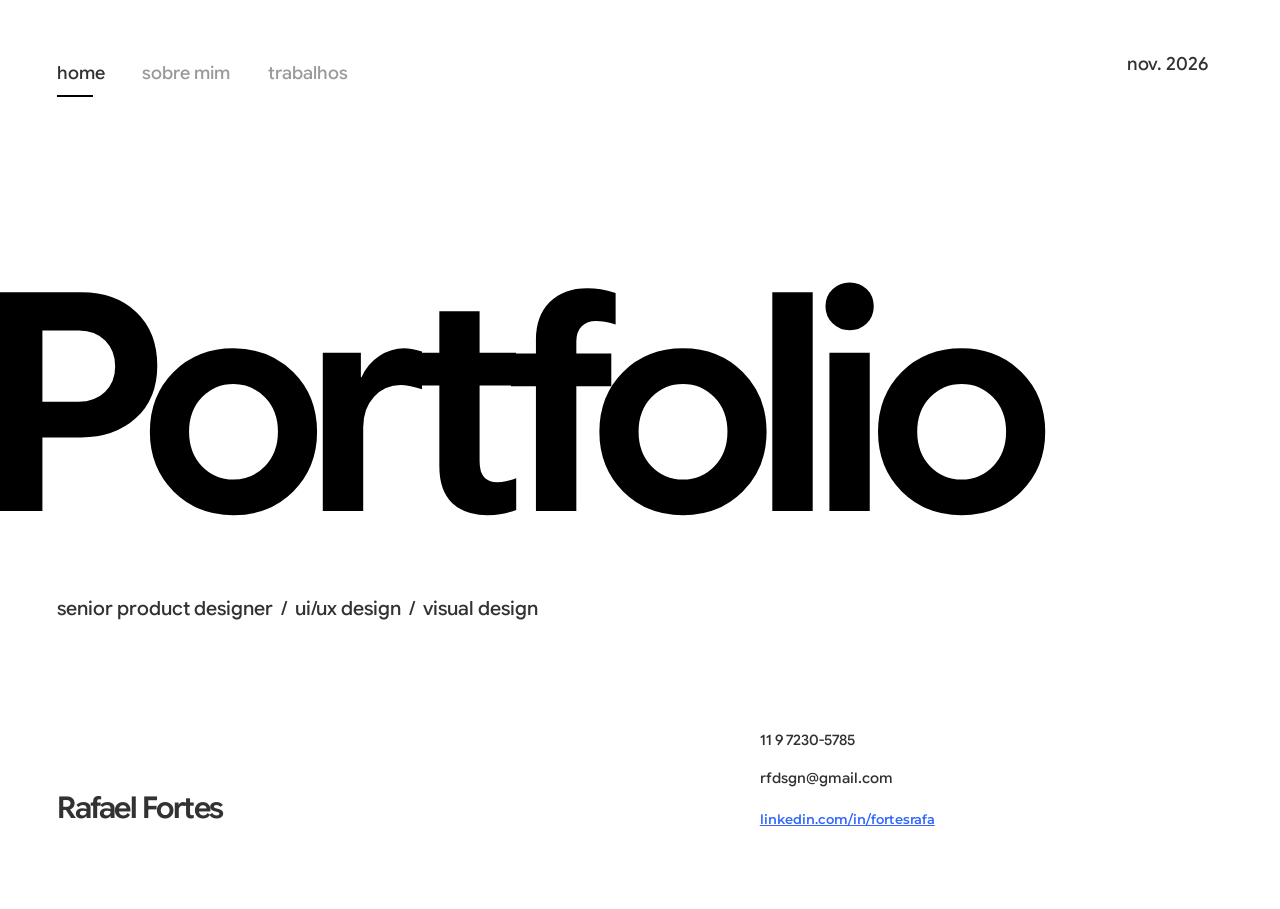
==== commit 4d88742f: "Atualizar case 02 com novos textos, hierarquia e nove telas" ====
--- a/index.html
+++ b/index.html
@@ -25,12 +25,12 @@
     <link rel="stylesheet" href="./sobre-mim.css">
     <link rel="stylesheet" href="./trabalhos.css">
     <link rel="stylesheet" href="./trabalho-01.css">
-    <link rel="stylesheet" href="./trabalho-02.css">
+    <link rel="stylesheet" href="./trabalho-02.css?v=20261106-1">
     <link rel="stylesheet" href="./case-01-update.css?v=20261106-4">
     <script src="./intro.js" defer></script>
-    <script src="./pages.js?v=20261106-7" defer></script>
+    <script src="./pages.js?v=20261106-8" defer></script>
     <script src="./case-gallery.js" defer></script>
-    <script src="./case-reveal.js?v=20261105-2" defer></script>
+    <script src="./case-reveal.js?v=20261106-1" defer></script>
     <script src="./case-01-motion.js?v=20261106-1" defer></script>
     <script src="./navigation.js" defer></script>
   </head>
@@ -45,7 +45,7 @@
           <a class="navigation-item" href="./sobre-mim.html" data-node-id="432:731">sobre mim</a>
           <a class="navigation-item" href="./trabalhos.html" data-node-id="432:732">trabalhos</a>
         </nav>
-        <time class="date" datetime="2026-09" data-node-id="432:730">set. 2026</time>
+        <time class="date" datetime="2026-11" data-node-id="432:730">nov. 2026</time>
       </header>
 
       <main class="home-content" id="page-content">
--- a/trabalho-02.css
+++ b/trabalho-02.css
@@ -1,18 +1,18 @@
-/* Case 02: original Figma frame, 1440 × 7243. */
+/* Case 02: updated user-exported reference, 1440 × 8881. */
 .case-02 { color: #000; }
 .case-02 .case-hero { background: #0d0d0d; }
-.case-02 .case-hero-image { opacity: .2; filter: none; border-radius: calc(1.1111111111 * var(--layout-unit)); }
+.case-02 .case-hero-image { opacity: .2; filter: blur(12px); border-radius: 0; }
 .case-02 .case-number { font-size: calc(4.2497222222 * var(--layout-unit)); line-height: calc(5.1608333333 * var(--layout-unit)); }
 .case-02 .case-hero h1 { max-width: calc(82.3611111111 * var(--layout-unit)); margin-top: calc(5.8113888889 * var(--layout-unit)); }
 .case-02 .case-meta { margin-top: calc(5.9027777778 * var(--layout-unit)); font-size: calc(1.2450694444 * var(--layout-unit)); font-weight: 500; line-height: calc(1.5277777778 * var(--layout-unit)); white-space: pre-wrap; }
 .case-02 .case-large-copy { color: #000; }
-.case-02 .case-challenge { grid-template-columns: calc(17.3940849304 * var(--layout-unit)) minmax(0, 1fr); gap: calc(9.8281372918 * var(--layout-unit)); margin-inline: calc(11.25 * var(--layout-unit)) calc(12.7777777778 * var(--layout-unit)); padding-block: calc(18.0555555556 * var(--layout-unit)) calc(18.0555555556 * var(--layout-unit)); }
+.case-02 .case-challenge { grid-template-columns: calc(17.3940849304 * var(--layout-unit)) minmax(0, 1fr); gap: calc(9.203125 * var(--layout-unit)); margin-inline: calc(9.7222222222 * var(--layout-unit)) calc(8.3333333333 * var(--layout-unit)); min-height: calc(55.5555555556 * var(--layout-unit)); padding-block: calc(16.6666666667 * var(--layout-unit)); }
 .case-02 .case-challenge .case-aside > p { margin-top: calc(1.7810416667 * var(--layout-unit)); }
 .case-02 .case-challenge .case-large-copy { line-height: calc(3.2291666667 * var(--layout-unit)); }
-.case-02 .case-challenge .case-large-copy > p + p { margin-top: calc(3.2291666667 * var(--layout-unit)); }
+.case-02 .case-challenge .case-large-copy > p + p { margin-top: calc(4.7222222222 * var(--layout-unit)); }
 .case02-rule { position: relative; height: 0; margin-inline: calc(.1388888889 * var(--layout-unit)); }
 .case02-rule::after { position: absolute; inset: 0 0 auto; height: 1px; background: url("./assets/trabalho-02/section-divider.svg") center / 100% 1px no-repeat; content: ""; }
-.case02-opportunity { display: grid; grid-template-columns: calc(54.7222222222 * var(--layout-unit)) minmax(0, 1fr); padding-bottom: calc(5.9722222222 * var(--layout-unit)); }
+.case02-opportunity { display: grid; grid-template-columns: calc(54.7222222222 * var(--layout-unit)) minmax(0, 1fr); padding-bottom: 0; }
 .case02-opportunity-image { display: block; width: 100%; height: calc(45.4166666667 * var(--layout-unit)); object-fit: cover; border-radius: calc(1.1111111111 * var(--layout-unit)); }
 .case02-opportunity-copy { display: flex; flex-direction: column; justify-content: space-between; min-width: 0; padding: calc(6.1111111111 * var(--layout-unit)) calc(6.3194444444 * var(--layout-unit)) 0 calc(4.5138888889 * var(--layout-unit)); }
 .case02-opportunity .case-aside { max-width: calc(20.2777777778 * var(--layout-unit)); }
@@ -20,30 +20,22 @@
 .case02-experience .case-aside > p,
 .case02-principles .case-aside > p { font-weight: 500; }
 .case02-opportunity-description { font-size: calc(1.8377083333 * var(--layout-unit)); font-weight: 500; line-height: calc(2.36 * var(--layout-unit)); }
-.case02-experience { display: grid; grid-template-columns: calc(18.8888888889 * var(--layout-unit)) minmax(0, 1fr); gap: calc(5.4166666667 * var(--layout-unit)); margin-inline: calc(12.7083333333 * var(--layout-unit)) calc(7.3611111111 * var(--layout-unit)); padding-block: calc(18.0555555556 * var(--layout-unit)); }
+.case02-experience { display: grid; grid-template-columns: calc(17.3940849304 * var(--layout-unit)) minmax(0, 1fr); gap: calc(9.203125 * var(--layout-unit)); margin-inline: calc(9.7222222222 * var(--layout-unit)) calc(8.3333333333 * var(--layout-unit)); padding-block: calc(16.6666666667 * var(--layout-unit)) calc(26.3888888889 * var(--layout-unit)); }
 .case02-experience .case-aside { padding-top: calc(.1388888889 * var(--layout-unit)); }
 .case02-opportunity-reverse { grid-template-columns: minmax(0, 1fr) calc(54.7222222222 * var(--layout-unit)); }
 .case02-opportunity-reverse .case02-opportunity-copy { padding-inline: calc(6.3194444444 * var(--layout-unit)) calc(4.5138888889 * var(--layout-unit)); }
-.case02-principles { padding: calc(8.3333333333 * var(--layout-unit)) 0 calc(12.5 * var(--layout-unit)); margin-inline: calc(6.3194444444 * var(--layout-unit)) calc(13.8888888889 * var(--layout-unit)); }
-.case02-principles-title,
-.case02-comparison-title { margin: 0; font-size: calc(3.7660416667 * var(--layout-unit)); font-weight: 600; line-height: calc(4.4791666667 * var(--layout-unit)); }
+.case02-principles { padding: calc(16.6666666667 * var(--layout-unit)) 0 calc(15 * var(--layout-unit)); margin-inline: calc(6.3194444444 * var(--layout-unit)) calc(13.8888888889 * var(--layout-unit)); }
+.case02-principles-title { margin: 0; font-size: calc(3.7660416667 * var(--layout-unit)); font-weight: 600; line-height: calc(4.4791666667 * var(--layout-unit)); }
 .case02-principles-grid { display: grid; grid-template-columns: calc(17.5 * var(--layout-unit)) minmax(0, 1fr); gap: calc(5.5555555556 * var(--layout-unit)); margin-top: calc(7.7083333333 * var(--layout-unit)); }
 .case02-principles .case-aside h3 { margin: 0; font-size: calc(1.3888888889 * var(--layout-unit)); font-weight: 600; line-height: calc(1.7361111111 * var(--layout-unit)); }
 .case02-principles-lead { max-width: calc(55.625 * var(--layout-unit)); }
-.case02-principles-detail { margin-top: calc(5.7986111111 * var(--layout-unit)); font-size: calc(1.8377083333 * var(--layout-unit)); font-weight: 400; line-height: calc(2.36 * var(--layout-unit)); }
+.case02-principles-detail { color: #7c7c7c; margin-top: calc(3.8888888889 * var(--layout-unit)); font-size: calc(1.8377083333 * var(--layout-unit)); font-weight: 400; line-height: calc(2.36 * var(--layout-unit)); }
 .case02-principles-detail p + p { margin-top: calc(2.36 * var(--layout-unit)); }
 .case02-ai-card { display: flex; align-items: center; gap: calc(1.7361111111 * var(--layout-unit)); width: calc(46.8055555556 * var(--layout-unit)); min-height: calc(16.25 * var(--layout-unit)); margin-top: calc(5.9027777778 * var(--layout-unit)); padding: calc(1.5277777778 * var(--layout-unit)) calc(2.9861111111 * var(--layout-unit)); border: 1px solid #e4e4e4; border-radius: 0 calc(3.75 * var(--layout-unit)) calc(3.75 * var(--layout-unit)); }
 .case02-ai-card > img { flex: 0 0 calc(13.1944444444 * var(--layout-unit)); width: calc(13.1944444444 * var(--layout-unit)); height: calc(13.1944444444 * var(--layout-unit)); object-fit: contain; }
 .case02-ai-card > div { width: calc(24.4444444444 * var(--layout-unit)); min-width: 0; }
 .case02-ai-card h3 { max-width: calc(11.5277777778 * var(--layout-unit)); margin: 0; font-size: calc(1.3888888889 * var(--layout-unit)); font-weight: 600; line-height: calc(1.7361111111 * var(--layout-unit)); }
 .case02-ai-card p { margin-top: calc(1.4583333333 * var(--layout-unit)); color: #686868; font-size: calc(1.1111111111 * var(--layout-unit)); font-weight: 500; line-height: calc(1.3888888889 * var(--layout-unit)); }
-.case02-comparison { display: grid; grid-template-columns: calc(20.2777777778 * var(--layout-unit)) minmax(0, 1fr); height: calc(83.3333333333 * var(--layout-unit)); margin-left: calc(3.1944444444 * var(--layout-unit)); padding: calc(6.5972222222 * var(--layout-unit)) 0 0 calc(6.25 * var(--layout-unit)); border-radius: calc(5 * var(--layout-unit)); background: #f7f7f7; }
-.case02-comparison-title { margin-top: calc(2.9166666667 * var(--layout-unit)); }
-.case02-comparison-screens { display: flex; align-items: flex-start; gap: calc(5.9027777778 * var(--layout-unit)); min-width: 0; overflow-x: auto; overflow-y: hidden; overscroll-behavior-x: contain; scrollbar-width: thin; scrollbar-color: #d3d3d3 transparent; }
-.case02-comparison-screens:focus-visible { outline: 2px solid var(--link); outline-offset: 5px; }
-.case02-comparison-screens figure { flex: 0 0 calc(25 * var(--layout-unit)); min-width: 0; margin: 0; }
-.case02-comparison-screens figcaption { margin-bottom: calc(2.2222222222 * var(--layout-unit)); font-size: calc(1.3888888889 * var(--layout-unit)); font-weight: 400; line-height: calc(1.7361111111 * var(--layout-unit)); }
-.case02-comparison-screens img { display: block; width: 100%; height: auto; }
 .case-02 .case-footer { min-height: calc(44.5138888889 * var(--layout-unit)); margin-inline: calc(2.8472222222 * var(--layout-unit)) calc(3.1944444444 * var(--layout-unit)); padding-block: calc(8.3333333333 * var(--layout-unit)); }
 .case-02 .case-footer-edition { font-size: calc(1.1205555556 * var(--layout-unit)); line-height: calc(1.3888888889 * var(--layout-unit)); }
 .case-02 .case-footer h2 { font-size: calc(3.7660416667 * var(--layout-unit)); line-height: calc(3.9444444444 * var(--layout-unit)); }
@@ -53,10 +45,61 @@
 .case-02 .case-footer-contact { gap: calc(3.75 * var(--layout-unit)); padding: 0; font-size: calc(1.1205555556 * var(--layout-unit)); line-height: calc(1.3888888889 * var(--layout-unit)); }
 .case-02 .case-footer-contact a:last-child { font-family: "Montserrat", sans-serif; font-size: calc(.9930555556 * var(--layout-unit)); font-weight: 600; }
 
+
+/* Shared typography and the new editorial sections. */
+.case-02 .case-aside > p { font-weight: 500; }
+.case-02 .case02-meta-row { display: flex; align-items: center; gap: calc(2.77777777778 * var(--layout-unit)); margin-top: calc(5.90277777778 * var(--layout-unit)); }
+.case-02 .case02-meta-row .case-meta { flex: 0 0 calc(24.72222222222 * var(--layout-unit)); margin: 0; white-space: nowrap; }
+.case02-role { max-width: calc(47.15277777778 * var(--layout-unit)); margin: 0; padding-left: calc(2.77777777778 * var(--layout-unit)); border-left: 1px solid #ffffff40; color: #fff; font-size: calc(1.24513888889 * var(--layout-unit)); line-height: calc(1.52777777778 * var(--layout-unit)); }
+.case-02 .case02-challenge-detail { color: #7c7c7c; font-size: calc(1.83770833333 * var(--layout-unit)); font-weight: 400; line-height: calc(2.36111111111 * var(--layout-unit)); }
+.case-02 .case02-experience .case-large-copy { line-height: calc(3.22916666667 * var(--layout-unit)); }
+.case02-copy { font-size: calc(1.83770833333 * var(--layout-unit)); font-weight: 500; line-height: calc(2.36111111111 * var(--layout-unit)); }
+.case02-copy > p + p { margin-top: calc(2.77777777778 * var(--layout-unit)); }
+.case02-hierarchy { display: grid; grid-template-columns: minmax(0,calc(52.77777777778 * var(--layout-unit))) calc(24.30555555556 * var(--layout-unit)); gap: calc(6.94444444444 * var(--layout-unit)); padding: 0 calc(9.72222222222 * var(--layout-unit)) calc(16.94444444444 * var(--layout-unit)) calc(6.25 * var(--layout-unit)); }
+.case02-eyebrow { color: #979797; font-size: calc(1.38888888889 * var(--layout-unit)); line-height: calc(1.73611111111 * var(--layout-unit)); }
+.case02-hierarchy h2 { margin: calc(2.22222222222 * var(--layout-unit)) 0 0; font-size: calc(3.47222222222 * var(--layout-unit)); font-weight: 600; line-height: calc(3.95833333333 * var(--layout-unit)); letter-spacing: -1px; }
+.case02-hierarchy-copy > .case02-copy { margin-top: calc(4.44444444444 * var(--layout-unit)); }
+.case02-hierarchy-list { display: grid; align-self: start; gap: calc(1.11111111111 * var(--layout-unit)); min-width: 0; margin: 0; padding: 0; list-style: none; }
+.case02-hierarchy-card { min-width: 0; min-height: calc(12.15277777778 * var(--layout-unit)); padding: calc(1.66666666667 * var(--layout-unit)); border: 1px solid #e4e4e4; border-radius: calc(1.94444444444 * var(--layout-unit)); background: #fff; }
+.case02-hierarchy-card:first-child { border: 2px solid transparent; background: linear-gradient(#fff,#fff) padding-box, linear-gradient(135deg,#b946ff,#235bff 44%,#fbd061 72%,#fff 88%) border-box; }
+.case02-hierarchy-number { display: grid; place-items: center; width: calc(2.77777777778 * var(--layout-unit)); height: calc(2.77777777778 * var(--layout-unit)); border-radius: 50%; background: #f7f7f7; font-size: calc(1.38888888889 * var(--layout-unit)); font-weight: 600; line-height: calc(1.73611111111 * var(--layout-unit)); }
+.case02-hierarchy-card h3 { margin: calc(1.11111111111 * var(--layout-unit)) 0 0; font-size: calc(1.38888888889 * var(--layout-unit)); font-weight: 500; line-height: calc(1.73611111111 * var(--layout-unit)); letter-spacing: -.5px; }
+.case02-hierarchy-card > p { margin-top: calc(0.41666666667 * var(--layout-unit)); color: #7c7c7c; font-size: calc(0.97222222222 * var(--layout-unit)); font-weight: 400; line-height: calc(1.25 * var(--layout-unit)); }
+.case-02 .case02-gallery { grid-template-columns: calc(23.61111111111 * var(--layout-unit)) minmax(0,1fr); height: auto; min-height: 0; margin-top: 0; padding: calc(11.04166666667 * var(--layout-unit)) 0 calc(8.33333333333 * var(--layout-unit)) calc(10.20833333333 * var(--layout-unit)); }
+.case02-gallery .case-screen-viewport { margin-top: 0; }
+.case02-gallery .case-screen figcaption { margin-bottom: calc(2.22222222222 * var(--layout-unit)); font-size: calc(0.97222222222 * var(--layout-unit)); font-weight: 400; line-height: calc(1.25 * var(--layout-unit)); }
+.case02-delivery { display: grid; grid-template-columns: calc(17.36111111111 * var(--layout-unit)) minmax(0,1fr); gap: calc(9.93055555556 * var(--layout-unit)); margin: calc(6.52777777778 * var(--layout-unit)) calc(3.88888888889 * var(--layout-unit)) 0; padding: calc(8.61111111111 * var(--layout-unit)) calc(5.83333333333 * var(--layout-unit)); border: 1px solid #e4e4e4; border-radius: 0 calc(7.5 * var(--layout-unit)) calc(7.5 * var(--layout-unit)); }
+
 @media (max-width: 1050px) {
-  .case-02 .case-challenge { grid-template-columns: 28% minmax(0, 1fr); gap: 7%; margin-inline: var(--gutter); padding-block: 120px; }
+
+  .case-02 .case02-meta-row { gap: 24px; margin-top: 56px; }
+  .case-02 .case02-meta-row .case-meta { flex-basis: auto; }
+  .case02-role { max-width: 560px; padding-left: 24px; font-size: 13px; line-height: 18px; }
+  .case-02 .case02-challenge-detail { font-size: 23px; line-height: 31px; }
+  .case-02 .case02-experience .case-large-copy { line-height: 34px; }
+  .case02-copy { font-size: 23px; line-height: 31px; }
+  .case02-copy > p + p { margin-top: 32px; }
+  .case02-hierarchy { grid-template-columns: minmax(0,1fr) minmax(0,300px); gap: 48px; padding: 0 var(--gutter) 120px; }
+  .case02-eyebrow { font-size: 16px; line-height: 22px; }
+  .case02-hierarchy h2 { margin-top: 24px; font-size: 40px; line-height: 46px; }
+  .case02-hierarchy-copy > .case02-copy { margin-top: 48px; }
+  .case02-hierarchy-list { gap: 16px; }
+  .case02-hierarchy-card { min-height: 175px; padding: 24px; border-radius: 28px; }
+  .case02-hierarchy-number { width: 40px; height: 40px; font-size: 20px; line-height: 25px; }
+  .case02-hierarchy-card h3 { margin-top: 16px; font-size: 20px; line-height: 25px; }
+  .case02-hierarchy-card > p { margin-top: 6px; font-size: 14px; line-height: 18px; }
+  .case-02 .case02-gallery { display: block; margin-left: 12px; padding: 48px 0 48px 32px; border-radius: 48px 0 0 48px; }
+  .case02-gallery .case-gallery-controls { margin: 0 32px 0 0; }
+  .case02-gallery .case-screen-viewport { margin-top: 40px; }
+  .case02-gallery .case-screen { flex-basis: 300px; }
+  .case02-gallery .case-screen-track { gap: 48px; }
+  .case02-gallery .case-screen-track::after { flex-basis: max(0px,calc(100% - 348px)); }
+  .case02-gallery .case-screen figcaption { margin-bottom: 24px; font-size: 13px; line-height: 18px; }
+  .case02-delivery { grid-template-columns: 28% minmax(0,1fr); gap: 7%; margin: 80px var(--gutter) 0; padding: 64px 40px; border-radius: 0 48px 48px; }
+
+  .case-02 .case-challenge { min-height: 0; grid-template-columns: 28% minmax(0, 1fr); gap: 7%; margin-inline: var(--gutter); padding-block: 120px; }
   .case-02 .case-challenge .case-large-copy { line-height: 34px; }
-  .case-02 .case-challenge .case-large-copy > p + p { margin-top: 34px; }
+  .case-02 .case-challenge .case-large-copy > p + p { margin-top: 40px; }
   .case-02 .case-challenge .case-aside > p { margin-top: 18px; }
   .case02-opportunity-copy { padding: 32px 24px 0; gap: 48px; }
   .case02-opportunity .case-aside { max-width: none; }
@@ -65,7 +108,7 @@
   .case02-opportunity-reverse .case02-opportunity-copy { padding-inline: 24px; }
   .case02-experience { grid-template-columns: 28% minmax(0, 1fr); gap: 7%; margin-inline: var(--gutter); padding-block: 120px; }
   .case02-principles { margin-inline: var(--gutter); padding-block: 80px 120px; }
-  .case02-principles-title, .case02-comparison-title { font-size: 42px; line-height: 48px; }
+  .case02-principles-title { font-size: 42px; line-height: 48px; }
   .case02-principles-grid { grid-template-columns: 28% minmax(0, 1fr); gap: 7%; margin-top: 72px; }
   .case02-principles .case-aside h3 { font-size: 16px; line-height: 21px; }
   .case02-principles-lead { max-width: none; }
@@ -76,12 +119,6 @@
   .case02-ai-card > div { width: auto; }
   .case02-ai-card h3 { max-width: 166px; font-size: 18px; line-height: 23px; }
   .case02-ai-card p { margin-top: 16px; font-size: 14px; line-height: 19px; }
-  .case02-comparison { display: block; height: auto; padding: 48px 32px; }
-  .case02-comparison-title { margin: 0 0 40px; }
-  .case02-comparison-title br { display: none; }
-  .case02-comparison-screens { gap: 40px; }
-  .case02-comparison-screens figure { flex-basis: min(calc(36 * var(--layout-unit)), 360px); }
-  .case02-comparison-screens figcaption { margin-bottom: 24px; font-size: 18px; line-height: 24px; }
   .case-02 .case-footer { min-height: 0; margin-inline: var(--gutter); padding-block: 80px; }
   .case-02 .case-footer-edition, .case-02 .case-footer-contact { font-size: 14px; line-height: 20px; }
   .case-02 .case-footer h2 { font-size: 42px; line-height: 46px; }
@@ -91,6 +128,26 @@
 }
 
 @media (max-width: 700px) {
+
+  .case-02 .case02-meta-row { display: block; margin-top: 48px; }
+  .case-02 .case02-meta-row .case-meta { white-space: normal; }
+  .case02-role { max-width: 480px; margin-top: 20px; padding: 0; border: 0; font-size: 12px; line-height: 18px; }
+  .case-02 .case02-experience .case-large-copy { line-height: 33px; }
+  .case02-hierarchy { grid-template-columns: minmax(0,1fr); gap: 48px; padding-bottom: 80px; }
+  .case02-hierarchy h2 { font-size: 38px; line-height: 44px; }
+  .case02-hierarchy h2 br { display: none; }
+  .case02-hierarchy-copy > .case02-copy { margin-top: 36px; }
+  .case02-hierarchy-list { width: min(100%,350px); }
+  .case-02 .case02-gallery { padding: 36px 0 40px; border-radius: 32px 0 0 32px; }
+  .case02-gallery .case-gallery-controls { margin-inline: 24px; }
+  .case02-gallery .case-screen-viewport { margin: 36px 0 0 24px; }
+  .case02-gallery .case-screen { flex-basis: min(calc(76 * var(--layout-unit)),360px); }
+  .case02-gallery .case-screen-track { gap: 24px; }
+  .case02-gallery .case-screen-track::after { flex-basis: max(0px,calc(100% - min(calc(76 * var(--layout-unit)),360px) - 24px)); }
+  .case02-gallery .case-screen figcaption { margin-bottom: 20px; font-size: 12px; line-height: 17px; }
+  .case02-delivery { grid-template-columns: minmax(0,1fr); gap: 36px; margin-top: 64px; padding: 48px 24px; border-radius: 0 32px 32px; }
+  .case02-delivery .case-aside { max-width: 300px; }
+
   .case-02 .case-number { font-size: 48px; line-height: 58px; }
   .case-02 .case-hero h1 { max-width: 560px; margin-top: 56px; }
   .case-02 .case-meta { margin-top: 48px; font-size: 12px; line-height: 18px; }
@@ -104,7 +161,7 @@
   .case02-experience { display: block; padding-block: 80px; }
   .case02-experience .case-aside { max-width: 280px; margin-bottom: 36px; }
   .case02-principles { padding-block: 64px 80px; }
-  .case02-principles-title, .case02-comparison-title { font-size: 40px; line-height: 46px; }
+  .case02-principles-title { font-size: 40px; line-height: 46px; }
   .case02-principles-grid { display: block; margin-top: 48px; }
   .case02-principles-grid > .case-aside { max-width: 280px; margin-bottom: 36px; }
   .case02-principles-detail { margin-top: 36px; font-size: 23px; line-height: 30px; }
@@ -113,11 +170,6 @@
   .case02-ai-card > img { flex-basis: auto; width: 140px; height: 140px; align-self: center; }
   .case02-ai-card h3 { max-width: 180px; font-size: 20px; line-height: 25px; }
   .case02-ai-card p { font-size: 16px; line-height: 21px; }
-  .case02-comparison { margin-left: 12px; padding: 36px 0 32px 24px; border-radius: 32px 0 0 32px; }
-  .case02-comparison-title { margin-bottom: 32px; }
-  .case02-comparison-screens { gap: 24px; padding-right: 24px; scroll-snap-type: x mandatory; }
-  .case02-comparison-screens figure { flex-basis: min(calc(76 * var(--layout-unit)), 360px); scroll-snap-align: start; }
-  .case02-comparison-screens figcaption { margin-bottom: 20px; font-size: 16px; line-height: 22px; }
   .case-02 .case-footer { padding-block: 64px 48px; }
   .case-02 .case-footer h2 { font-size: 40px; line-height: 44px; }
   .case-02 .case-footer-bottom { margin-top: 72px; }
